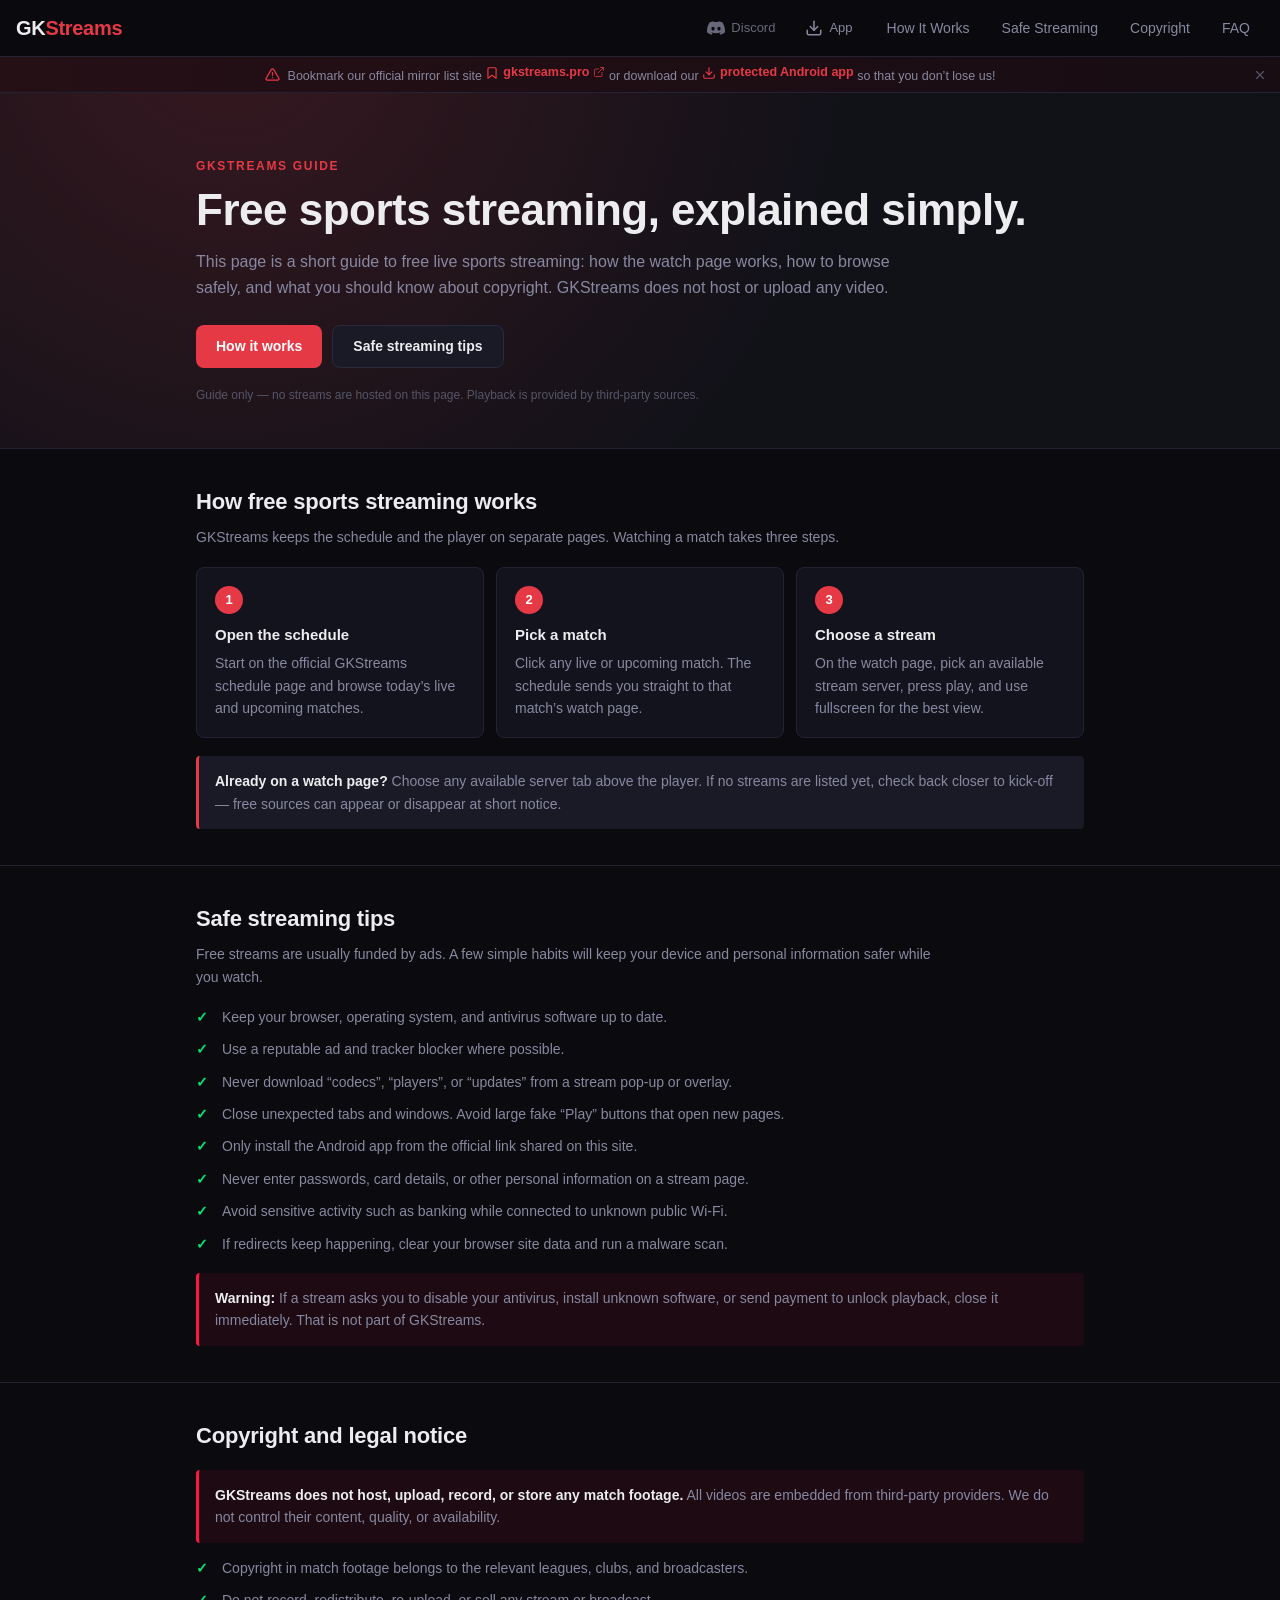
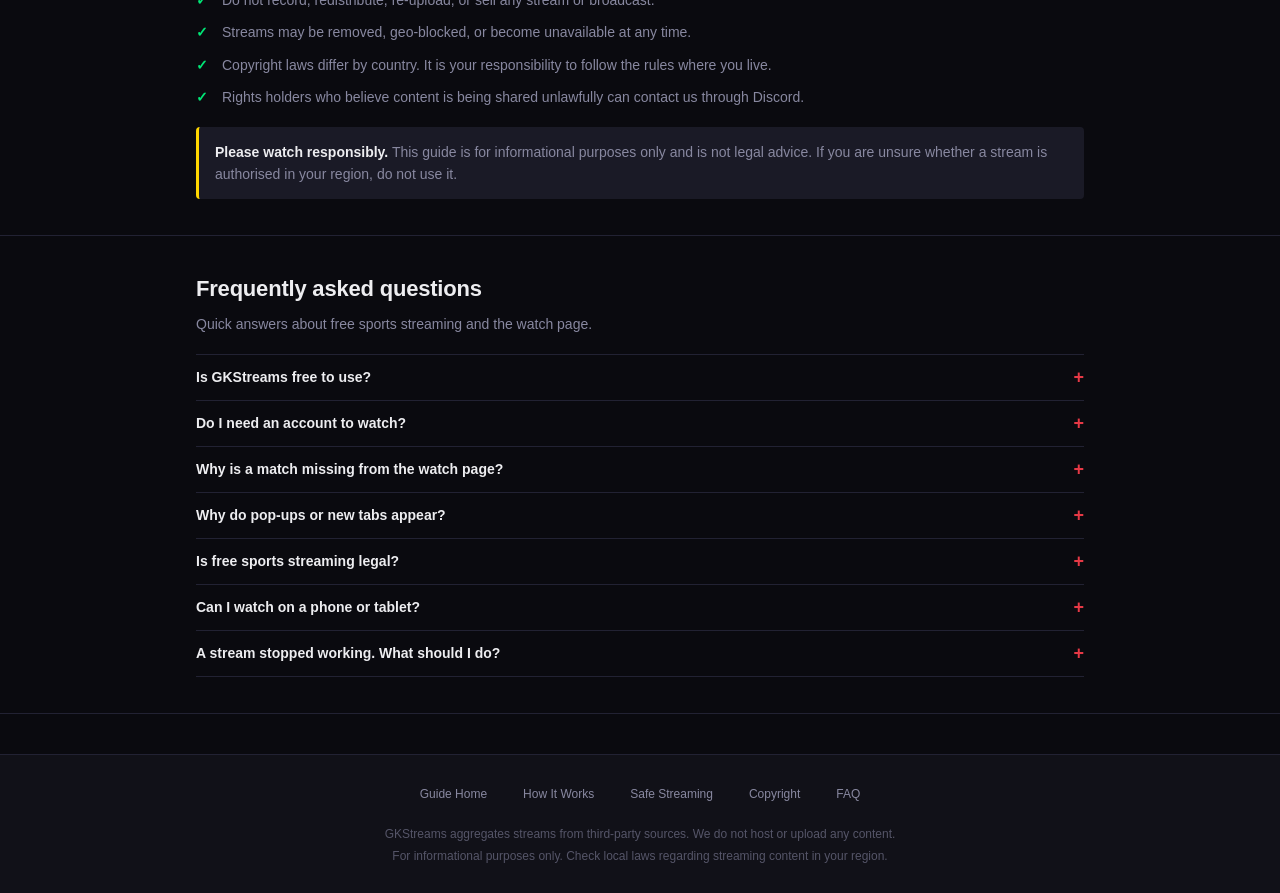
==== index.html @ b65a5d0e "Update index.html" ====
<!DOCTYPE html>
<html lang="en" class="mode-guide">
<head>
  <meta charset="UTF-8">
  <meta name="viewport" content="width=device-width, initial-scale=1.0">
  <meta name="description" content="A simple guide to free sports streaming: how the watch page works, safe streaming tips, and copyright information. GKStreams does not host or upload any content.">
  <meta name="theme-color" content="#0a0a0f">
  <meta name="robots" content="noindex, follow">
  <title>GKStreams Guide — Free Sports Streaming, Safety &amp; Copyright</title>

  <link rel="icon" href="img/favicon/favicon.ico" sizes="48x48">
  <link rel="icon" type="image/svg+xml" href="img/favicon/favicon.svg">
  <link rel="icon" type="image/png" sizes="96x96" href="img/favicon/favicon-96x96.png">
  <link rel="apple-touch-icon" href="img/favicon/apple-touch-icon.png">
  <link rel="manifest" href="img/favicon/site.webmanifest">
  <meta property="og:type" content="website">
  <meta property="og:title" content="GKStreams Guide — Free Sports Streaming, Safety &amp; Copyright">
  <meta property="og:description" content="How free sports streaming works, how to watch safely, and what you should know about copyright. GKStreams does not host or upload any content.">
  <meta property="og:image" content="img/favicon/web-app-manifest-512x512.png">
  <meta name="twitter:card" content="summary_large_image">
  <meta name="twitter:title" content="GKStreams Guide — Free Sports Streaming, Safety &amp; Copyright">
  <meta name="twitter:description" content="How free sports streaming works, how to watch safely, and what you should know about copyright. GKStreams does not host or upload any content.">
  <meta name="twitter:image" content="img/favicon/web-app-manifest-512x512.png">
  <link rel="preconnect" href="https://api.reedstreams.link" crossorigin>
  <link rel="dns-prefetch" href="https://embed.st">
  <link rel="preload" href="data/leagues.json" as="fetch" crossorigin>
  <link rel="stylesheet" href="css/style.css?v=32">
  <script>
    (function () {
      var hash = window.location.hash || '';
      if (hash.indexOf('#/match/') === 0) {
        document.documentElement.className =
          document.documentElement.className.replace(/\bmode-guide\b/, 'mode-watch');
      }
    })();
  </script>
</head>
<body>
  <header class="header" id="header">
    <div class="header-inner">
      <a href="#/" class="logo logo-guide" aria-label="GKStreams guide home">
        <span class="logo-text">GK<span class="logo-accent">Streams</span></span>
      </a>
      <a href="https://gkstreams.shop/" class="logo logo-watch" aria-label="GKStreams home">
        <span class="logo-text">GK<span class="logo-accent">Streams</span></span>
      </a>
      <a class="header-action discord-link" id="discord-join-link" href="#" aria-label="Discord" title="Join our Discord">
        <svg class="header-action-icon" viewBox="0 0 24 24" width="18" height="18" fill="currentColor" aria-hidden="true">
          <path d="M20.317 4.37a19.79 19.79 0 0 0-4.885-1.515.074.074 0 0 0-.079.037c-.21.375-.444.864-.608 1.25a18.27 18.27 0 0 0-5.487 0 12.64 12.64 0 0 0-.617-1.25.077.077 0 0 0-.079-.037A19.736 19.736 0 0 0 3.677 4.37a.07.07 0 0 0-.032.027C.533 9.046-.32 13.58.099 18.057a.082.082 0 0 0 .031.057 19.9 19.9 0 0 0 5.993 3.03.078.078 0 0 0 .084-.028c.462-.63.874-1.295 1.226-1.994a.076.076 0 0 0-.041-.106 13.107 13.107 0 0 1-1.872-.892.077.077 0 0 1-.008-.128 10.2 10.2 0 0 0 .372-.292.074.074 0 0 1 .077-.01c3.928 1.793 8.18 1.793 12.062 0a.074.074 0 0 1 .078.01c.12.098.246.198.373.292a.077.077 0 0 1-.006.127 12.299 12.299 0 0 1-1.873.892.077.077 0 0 0-.041.107c.36.698.772 1.362 1.225 1.993a.076.076 0 0 0 .084.028 19.839 19.839 0 0 0 6.002-3.03.077.077 0 0 0 .032-.054c.5-5.177-.838-9.674-3.549-13.66a.061.061 0 0 0-.031-.03zM8.02 15.33c-1.182 0-2.157-1.085-2.157-2.419 0-1.333.956-2.419 2.157-2.419 1.21 0 2.176 1.096 2.157 2.42 0 1.333-.956 2.418-2.157 2.418zm7.975 0c-1.183 0-2.157-1.085-2.157-2.419 0-1.333.955-2.419 2.157-2.419 1.21 0 2.176 1.096 2.157 2.42 0 1.333-.946 2.418-2.157 2.418z"/>
        </svg>
        <span class="header-action-label">Discord</span>
      </a>
      <a class="header-action app-link" href="https://github.com/arkhan66648/VVSTreamsdownload/releases/download/v3.2/VVStreams-3.2.apk" rel="noopener noreferrer nofollow" aria-label="Download the app" title="Download the app">
        <svg class="header-action-icon" viewBox="0 0 24 24" width="18" height="18" fill="none" stroke="currentColor" stroke-width="2" stroke-linecap="round" stroke-linejoin="round" aria-hidden="true">
          <path d="M21 15v4a2 2 0 0 1-2 2H5a2 2 0 0 1-2-2v-4"></path>
          <polyline points="7 10 12 15 17 10"></polyline>
          <line x1="12" y1="15" x2="12" y2="3"></line>
        </svg>
        <span class="header-action-label">App</span>
      </a>
      <nav class="nav nav-guide" id="guide-nav" aria-label="Guide sections">
        <a class="nav-link guide-nav-link" href="#/guide/how-it-works">How It Works</a>
        <a class="nav-link guide-nav-link" href="#/guide/safety">Safe Streaming</a>
        <a class="nav-link guide-nav-link" href="#/guide/copyright">Copyright</a>
        <a class="nav-link guide-nav-link" href="#/guide/faq">FAQ</a>
      </nav>
      <nav class="nav nav-watch" id="nav">
        <div class="league-nav-links" id="league-nav-links"></div>
        <div class="nav-dropdown" id="sports-dropdown">
          <button class="nav-link nav-dropdown-toggle" id="sports-toggle">
            Sports <span class="dropdown-arrow">&#9662;</span>
          </button>
          <div class="dropdown-menu" id="sports-menu"></div>
        </div>
      </nav>
      <button class="mobile-menu-btn" id="mobile-menu-btn" aria-label="Menu">
        <span></span><span></span><span></span>
      </button>
    </div>
    <div class="mobile-nav" id="mobile-nav">
      <div class="mobile-nav-section mobile-guide-links">
        <a class="mobile-nav-link" href="#/">Guide Home</a>
        <a class="mobile-nav-link" href="#/guide/how-it-works">How It Works</a>
        <a class="mobile-nav-link" href="#/guide/safety">Safe Streaming</a>
        <a class="mobile-nav-link" href="#/guide/copyright">Copyright</a>
        <a class="mobile-nav-link" href="#/guide/faq">FAQ</a>
      </div>
      <div class="mobile-nav-section mobile-watch-links" id="mobile-sports-list"></div>
    </div>
  </header>

  <div class="important-notice" id="important-notice" hidden>
    <div class="important-notice-inner">
      <svg class="notice-lead-icon" viewBox="0 0 24 24" width="15" height="15" fill="none" stroke="currentColor" stroke-width="2" stroke-linecap="round" stroke-linejoin="round" aria-hidden="true">
        <path d="M10.29 3.86L1.82 18a2 2 0 0 0 1.71 3h16.94a2 2 0 0 0 1.71-3L13.71 3.86a2 2 0 0 0-3.42 0z"></path>
        <line x1="12" y1="9" x2="12" y2="13"></line>
        <line x1="12" y1="17" x2="12.01" y2="17"></line>
      </svg>
      <p class="notice-text">
        Bookmark our official mirror list site
        <a href="https://gkstreams.pro" target="_blank" rel="noopener noreferrer">
          <svg viewBox="0 0 24 24" width="14" height="14" fill="none" stroke="currentColor" stroke-width="2" stroke-linecap="round" stroke-linejoin="round" aria-hidden="true">
            <path d="M19 21l-7-5-7 5V5a2 2 0 0 1 2-2h10a2 2 0 0 1 2 2z"></path>
          </svg>
          gkstreams.pro
          <svg class="notice-external-icon" viewBox="0 0 24 24" width="12" height="12" fill="none" stroke="currentColor" stroke-width="2" stroke-linecap="round" stroke-linejoin="round" aria-hidden="true">
            <path d="M18 13v6a2 2 0 0 1-2 2H5a2 2 0 0 1-2-2V8a2 2 0 0 1 2-2h6"></path>
            <polyline points="15 3 21 3 21 9"></polyline>
            <line x1="10" y1="14" x2="21" y2="3"></line>
          </svg>
        </a>
        or download our
        <a href="https://github.com/arkhan66648/VVSTreamsdownload/releases/download/v3.2/VVStreams-3.2.apk" rel="noopener noreferrer nofollow">
          <svg viewBox="0 0 24 24" width="14" height="14" fill="none" stroke="currentColor" stroke-width="2" stroke-linecap="round" stroke-linejoin="round" aria-hidden="true">
            <path d="M21 15v4a2 2 0 0 1-2 2H5a2 2 0 0 1-2-2v-4"></path>
            <polyline points="7 10 12 15 17 10"></polyline>
            <line x1="12" y1="15" x2="12" y2="3"></line>
          </svg>
          protected Android app
        </a>
        so that you don’t lose us!
      </p>
      <button type="button" class="notice-close" id="important-notice-close" aria-label="Dismiss notice">
        <svg viewBox="0 0 24 24" width="14" height="14" fill="none" stroke="currentColor" stroke-width="2" stroke-linecap="round" stroke-linejoin="round" aria-hidden="true">
          <line x1="18" y1="6" x2="6" y2="18"></line>
          <line x1="6" y1="6" x2="18" y2="18"></line>
        </svg>
      </button>
    </div>
  </div>

  <main class="main guide-main" id="guide-main">
    <section class="guide-hero">
      <div class="container guide-wrap">
        <p class="guide-eyebrow">GKStreams Guide</p>
        <h1 class="guide-title">Free sports streaming, explained simply.</h1>
        <p class="guide-lede">
          This page is a short guide to free live sports streaming: how the watch page works,
          how to browse safely, and what you should know about copyright. GKStreams does not
          host or upload any video.
        </p>
        <div class="guide-actions">
          <a class="guide-btn" href="#/guide/how-it-works">How it works</a>
          <a class="guide-btn secondary" href="#/guide/safety">Safe streaming tips</a>
        </div>
        <p class="guide-note">
          Guide only — no streams are hosted on this page. Playback is provided by third-party sources.
        </p>
      </div>
    </section>

    <section class="guide-section" id="how-it-works">
      <div class="container guide-wrap">
        <h2 class="guide-heading">How free sports streaming works</h2>
        <p class="guide-sub">
          GKStreams keeps the schedule and the player on separate pages. Watching a match takes three steps.
        </p>
        <div class="guide-grid three">
          <article class="guide-card">
            <span class="guide-step">1</span>
            <h3>Open the schedule</h3>
            <p>Start on the official GKStreams schedule page and browse today’s live and upcoming matches.</p>
          </article>
          <article class="guide-card">
            <span class="guide-step">2</span>
            <h3>Pick a match</h3>
            <p>Click any live or upcoming match. The schedule sends you straight to that match’s watch page.</p>
          </article>
          <article class="guide-card">
            <span class="guide-step">3</span>
            <h3>Choose a stream</h3>
            <p>On the watch page, pick an available stream server, press play, and use fullscreen for the best view.</p>
          </article>
        </div>
        <div class="guide-callout">
          <strong>Already on a watch page?</strong>
          Choose any available server tab above the player. If no streams are listed yet, check back
          closer to kick-off — free sources can appear or disappear at short notice.
        </div>
      </div>
    </section>

    <section class="guide-section" id="safety">
      <div class="container guide-wrap">
        <h2 class="guide-heading">Safe streaming tips</h2>
        <p class="guide-sub">
          Free streams are usually funded by ads. A few simple habits will keep your device and
          personal information safer while you watch.
        </p>
        <ul class="guide-list">
          <li>Keep your browser, operating system, and antivirus software up to date.</li>
          <li>Use a reputable ad and tracker blocker where possible.</li>
          <li>Never download “codecs”, “players”, or “updates” from a stream pop-up or overlay.</li>
          <li>Close unexpected tabs and windows. Avoid large fake “Play” buttons that open new pages.</li>
          <li>Only install the Android app from the official link shared on this site.</li>
          <li>Never enter passwords, card details, or other personal information on a stream page.</li>
          <li>Avoid sensitive activity such as banking while connected to unknown public Wi-Fi.</li>
          <li>If redirects keep happening, clear your browser site data and run a malware scan.</li>
        </ul>
        <div class="guide-callout danger">
          <strong>Warning:</strong> If a stream asks you to disable your antivirus, install unknown software,
          or send payment to unlock playback, close it immediately. That is not part of GKStreams.
        </div>
      </div>
    </section>

    <section class="guide-section" id="copyright">
      <div class="container guide-wrap">
        <h2 class="guide-heading">Copyright and legal notice</h2>
        <div class="guide-callout danger">
          <strong>GKStreams does not host, upload, record, or store any match footage.</strong>
          All videos are embedded from third-party providers. We do not control their content,
          quality, or availability.
        </div>
        <ul class="guide-list">
          <li>Copyright in match footage belongs to the relevant leagues, clubs, and broadcasters.</li>
          <li>Do not record, redistribute, re-upload, or sell any stream or broadcast.</li>
          <li>Streams may be removed, geo-blocked, or become unavailable at any time.</li>
          <li>Copyright laws differ by country. It is your responsibility to follow the rules where you live.</li>
          <li>Rights holders who believe content is being shared unlawfully can contact us through Discord.</li>
        </ul>
        <div class="guide-callout warn">
          <strong>Please watch responsibly.</strong> This guide is for informational purposes only and is
          not legal advice. If you are unsure whether a stream is authorised in your region, do not use it.
        </div>
      </div>
    </section>

    <section class="guide-section" id="faq">
      <div class="container guide-wrap">
        <h2 class="guide-heading">Frequently asked questions</h2>
        <p class="guide-sub">Quick answers about free sports streaming and the watch page.</p>
        <div class="guide-faq">
          <details>
            <summary>Is GKStreams free to use?</summary>
            <p>Yes. The guide and watch pages are free to browse. Free streams are usually supported by advertising.</p>
          </details>
          <details>
            <summary>Do I need an account to watch?</summary>
            <p>No account is required. Open the schedule, select a match, and use the stream tabs on the watch page.</p>
          </details>
          <details>
            <summary>Why is a match missing from the watch page?</summary>
            <p>The watch page only exists for individual matches. If you opened it directly, go back to the official schedule page and select an active match there.</p>
          </details>
          <details>
            <summary>Why do pop-ups or new tabs appear?</summary>
            <p>Free third-party embeds often use ads. Close unexpected tabs, avoid fake play buttons, and follow the safety tips above.</p>
          </details>
          <details>
            <summary>Is free sports streaming legal?</summary>
            <p>GKStreams does not host or upload any video. Copyright and streaming rules vary by country, so check your local laws before watching.</p>
          </details>
          <details>
            <summary>Can I watch on a phone or tablet?</summary>
            <p>Yes. Use a modern mobile browser, rotate to landscape for fullscreen, and be mindful of mobile data usage.</p>
          </details>
          <details>
            <summary>A stream stopped working. What should I do?</summary>
            <p>Switch to another stream server tab and refresh the page. Free sources can go offline without notice.</p>
          </details>
        </div>
      </div>
    </section>
  </main>

  <main class="main" id="app" hidden></main>

  <footer class="footer">
    <div class="footer-inner">
      <div class="footer-sports footer-guide-links">
        <a href="#/" class="footer-sport-link">Guide Home</a>
        <a href="#/guide/how-it-works" class="footer-sport-link">How It Works</a>
        <a href="#/guide/safety" class="footer-sport-link">Safe Streaming</a>
        <a href="#/guide/copyright" class="footer-sport-link">Copyright</a>
        <a href="#/guide/faq" class="footer-sport-link">FAQ</a>
      </div>
      <div class="footer-sports footer-watch-links">
        <a href="https://gkstreams.shop/#/league/nfl" class="footer-sport-link">NFL</a>
        <a href="https://gkstreams.shop/#/league/nba" class="footer-sport-link">NBA</a>
        <a href="https://gkstreams.shop/#/league/mlb" class="footer-sport-link">MLB</a>
        <a href="https://gkstreams.shop/#/league/nhl" class="footer-sport-link">NHL</a>
        <a href="https://gkstreams.shop/#/league/ufc" class="footer-sport-link">UFC</a>
        <a href="https://gkstreams.shop/#/league/mls" class="footer-sport-link">MLS</a>
        <a href="https://gkstreams.shop/#/league/epl" class="footer-sport-link">EPL</a>
        <a href="https://gkstreams.shop/#/league/ncaaf" class="footer-sport-link">NCAAF</a>
        <a href="https://gkstreams.shop/#/league/f1" class="footer-sport-link">F1</a>
      </div>
      <p class="footer-text">GKStreams aggregates streams from third-party sources. We do not host or upload any content.</p>
      <p class="footer-text">For informational purposes only. Check local laws regarding streaming content in your region.</p>
    </div>
  </footer>

  <script defer src="js/config.js?v=32"></script>
  <script defer src="js/utils.js?v=32"></script>
  <script defer src="js/api.js?v=32"></script>
  <script defer src="js/leagues.js?v=32"></script>
  <script defer src="js/match.js?v=32"></script>
  <script defer src="js/app.js?v=32"></script>

  <!-- Histats.com  START  (aync)-->
  <script type="text/javascript">var _Hasync= _Hasync|| [];
  _Hasync.push(['Histats.start', '1,5054001,4,0,0,0,00010000']);
  _Hasync.push(['Histats.fasi', '1']);
  _Hasync.push(['Histats.track_hits', '']);
  (function() {
  var hs = document.createElement('script'); hs.type = 'text/javascript'; hs.async = true;
  hs.src = ('//s10.histats.com/js15_as.js');
  (document.getElementsByTagName('head')[0] || document.getElementsByTagName('body')[0]).appendChild(hs);
  })();</script>
  <noscript><a href="https://gkstreams1.click/" target="_blank"><img  src="//sstatic1.histats.com/0.gif?5054001&101" alt="website hit counter" border="0"></a></noscript>
  <!-- Histats.com  END  -->


<script data-cfasync="false" src="https://capitalhospitals.org/1/b79e8153479619fea03a9574b36d5977"></script>

  
</body>
</html>
---- css/style.css ----
*,
*::before,
*::after {
  box-sizing: border-box;
  margin: 0;
  padding: 0;
}

:root {
  --bg-primary: #0a0a0f;
  --bg-secondary: #111118;
  --bg-tertiary: #1a1a26;
  --bg-match-row: #13131d;
  --bg-match-row-hover: #1c1c2c;
  --bg-league-header: #0e0e16;
  --accent: #e63946;
  --accent-hover: #ff4d5a;
  --accent-glow: rgba(230, 57, 70, 0.15);
  --text-primary: #ededf0;
  --text-secondary: #8888a0;
  --text-muted: #555568;
  --border: #222233;
  --border-light: #2a2a3d;
  --live-green: #00e676;
  --live-red: #ff1744;
  --live-bg: rgba(255, 23, 68, 0.08);
  --hd-badge: #2979ff;
  --popular-badge: #ffd600;
  --chip-bg: #1a1a2a;
  --chip-active-bg: var(--accent);
  --chip-text: #aaaabb;
  --chip-active-text: #fff;
  --header-height: 56px;
  --max-width: 1280px;
  --radius-sm: 4px;
  --radius-md: 8px;
  --radius-lg: 12px;
}

html {
  -webkit-text-size-adjust: 100%;
  scroll-behavior: smooth;
}

body {
  font-family: -apple-system, BlinkMacSystemFont, 'Segoe UI', Roboto, 'Helvetica Neue', Arial, sans-serif;
  background: var(--bg-primary);
  color: var(--text-primary);
  line-height: 1.5;
  min-height: 100vh;
  overflow-x: hidden;
  -webkit-font-smoothing: antialiased;
  -moz-osx-font-smoothing: grayscale;
}

a {
  color: inherit;
  text-decoration: none;
}

button {
  font: inherit;
  color: inherit;
  background: none;
  border: none;
  cursor: pointer;
}

ul, ol {
  list-style: none;
}

img {
  max-width: 100%;
  display: block;
}

/* HEADER */
.header {
  position: sticky;
  top: 0;
  z-index: 100;
  background: rgba(10, 10, 15, 0.92);
  backdrop-filter: blur(12px);
  -webkit-backdrop-filter: blur(12px);
  border-bottom: 1px solid var(--border);
}

.header-inner {
  max-width: var(--max-width);
  margin: 0 auto;
  padding: 0 16px;
  height: var(--header-height);
  display: flex;
  align-items: center;
  justify-content: flex-start;
  gap: 10px;
  overflow: visible;
}

.header-inner .logo {
  margin-right: auto;
  min-width: 0;
}

.logo {
  display: flex;
  align-items: center;
  gap: 8px;
  font-size: 20px;
  font-weight: 700;
  letter-spacing: -0.3px;
}

.logo-icon {
  color: var(--accent);
  font-size: 14px;
}

.logo-text {
  color: var(--text-primary);
}

.logo-accent {
  color: var(--accent);
}

.nav {
  display: flex;
  align-items: center;
  gap: 4px;
  min-width: 0;
  flex-shrink: 1;
}

.nav-link {
  padding: 8px 14px;
  border-radius: var(--radius-md);
  font-size: 14px;
  font-weight: 500;
  color: var(--text-secondary);
  transition: all 0.15s ease;
}

.nav-link:hover,
.nav-link.active {
  color: var(--text-primary);
  background: var(--bg-tertiary);
}

.league-nav-links {
  display: flex;
  align-items: center;
  gap: 2px;
  margin-left: 4px;
  flex-shrink: 0;
  flex-wrap: nowrap;
  overflow: visible;
}

.league-nav-link {
  padding: 6px 10px;
  border-radius: var(--radius-sm);
  font-size: 13px;
  font-weight: 500;
  color: var(--text-secondary);
  text-decoration: none;
  transition: all 0.12s ease;
  white-space: nowrap;
}

.league-nav-link:hover {
  color: var(--accent);
  background: var(--bg-tertiary);
}

.nav-dropdown {
  position: relative;
}

.dropdown-arrow {
  font-size: 10px;
  margin-left: 2px;
  display: inline-block;
  transition: transform 0.2s ease;
}

.nav-dropdown.open .dropdown-arrow {
  transform: rotate(180deg);
}

.dropdown-menu {
  display: none;
  position: absolute;
  top: calc(100% + 4px);
  left: 0;
  min-width: 220px;
  background: var(--bg-secondary);
  border: 1px solid var(--border);
  border-radius: var(--radius-md);
  padding: 6px;
  box-shadow: 0 12px 32px rgba(0, 0, 0, 0.5);
  z-index: 200;
  max-height: 70vh;
  overflow-y: auto;
}

.nav-dropdown.open .dropdown-menu {
  display: block;
}

.dropdown-item {
  display: flex;
  align-items: center;
  gap: 8px;
  width: 100%;
  padding: 8px 12px;
  text-align: left;
  font-size: 13px;
  color: var(--text-secondary);
  border-radius: var(--radius-sm);
  transition: all 0.12s ease;
}

.dropdown-item:hover {
  background: var(--bg-tertiary);
  color: var(--text-primary);
}

.mobile-menu-btn {
  display: none;
  flex-direction: column;
  gap: 5px;
  padding: 8px;
}

.mobile-menu-btn span {
  display: block;
  width: 20px;
  height: 2px;
  background: var(--text-secondary);
  border-radius: 2px;
  transition: all 0.2s ease;
}

.mobile-menu-btn.open span:nth-child(1) {
  transform: rotate(45deg) translate(5px, 5px);
}

.mobile-menu-btn.open span:nth-child(2) {
  opacity: 0;
}

.mobile-menu-btn.open span:nth-child(3) {
  transform: rotate(-45deg) translate(5px, -5px);
}

.mobile-nav {
  display: none;
  flex-direction: column;
  padding: 8px 16px 16px;
  border-top: 1px solid var(--border);
}

.mobile-nav.open {
  display: flex;
  max-height: calc(100vh - var(--header-height));
  overflow-y: auto;
  -webkit-overflow-scrolling: touch;
}

.mobile-nav-link {
  padding: 10px 0;
  font-size: 15px;
  color: var(--text-secondary);
  border-bottom: 1px solid var(--border);
}

.mobile-nav-link:hover {
  color: var(--text-primary);
}

.mobile-nav-section {
  display: flex;
  flex-direction: column;
}

.mobile-nav-link-league {
  display: flex;
  align-items: center;
  gap: 8px;
  padding: 8px 0 8px 12px;
  font-size: 14px;
  color: var(--text-muted);
}

.mobile-nav-link-league:hover {
  color: var(--text-secondary);
}

.mobile-nav-divider {
  height: 1px;
  background: var(--border);
  margin: 10px 0;
}

/* HEADER ACTIONS + SEARCH */
.header-action {
  display: inline-flex;
  align-items: center;
  gap: 6px;
  padding: 6px 10px;
  border-radius: var(--radius-md);
  font-size: 13px;
  font-weight: 500;
  color: var(--text-secondary);
  white-space: nowrap;
  flex-shrink: 0;
  transition: all 0.15s ease;
}

.header-action:hover {
  color: var(--text-primary);
  background: var(--bg-tertiary);
}

.discord-link {
  cursor: default;
  opacity: 0.75;
  pointer-events: none;
}

.discord-link.discord-ready {
  cursor: pointer;
  opacity: 1;
  pointer-events: auto;
}

.discord-link:hover {
  color: #5865f2;
}

.app-link:hover {
  color: var(--accent);
}

.header-action-icon {
  display: block;
  flex-shrink: 0;
}

.header-search {
  position: relative;
  flex-shrink: 1;
  min-width: 0;
  max-width: 240px;
}

.search-input {
  width: 100%;
  height: 34px;
  padding: 0 28px 0 12px;
  font-size: 13px;
  font-family: inherit;
  color: var(--text-primary);
  background: var(--bg-tertiary);
  border: 1px solid var(--border);
  border-radius: 17px;
  outline: none;
  transition: border-color 0.15s ease, background 0.15s ease;
  -webkit-appearance: none;
  appearance: none;
}

.search-input::placeholder {
  color: var(--text-muted);
}

.search-input:focus {
  border-color: var(--accent);
  background: var(--bg-secondary);
}

.search-input::-webkit-search-cancel-button,
.search-input::-webkit-search-decoration {
  -webkit-appearance: none;
  appearance: none;
  display: none;
}

.search-clear {
  position: absolute;
  top: 50%;
  right: 6px;
  transform: translateY(-50%);
  width: 20px;
  height: 20px;
  padding: 0;
  display: flex;
  align-items: center;
  justify-content: center;
  font-size: 15px;
  line-height: 1;
  color: var(--text-secondary);
  background: var(--bg-secondary);
  border: 1px solid var(--border-light);
  border-radius: 50%;
  cursor: pointer;
  z-index: 1;
  transition: color 0.12s ease, background 0.12s ease, border-color 0.12s ease;
}

.search-clear:hover {
  color: #fff;
  background: var(--accent);
  border-color: var(--accent);
}

.search-clear[hidden] {
  display: none;
}

.search-results {
  position: absolute;
  top: calc(100% + 8px);
  right: 0;
  width: min(360px, calc(100vw - 32px));
  max-height: min(420px, calc(100vh - var(--header-height) - 24px));
  overflow-y: auto;
  background: var(--bg-secondary);
  border: 1px solid var(--border);
  border-radius: var(--radius-md);
  padding: 6px;
  box-shadow: 0 12px 32px rgba(0, 0, 0, 0.5);
  z-index: 250;
  -webkit-overflow-scrolling: touch;
}

.search-results[hidden] {
  display: none;
}

.search-group-title {
  padding: 8px 10px 4px;
  font-size: 10px;
  font-weight: 700;
  letter-spacing: 0.6px;
  text-transform: uppercase;
  color: var(--text-muted);
}

.search-msg {
  padding: 14px 12px;
  font-size: 13px;
  color: var(--text-secondary);
  text-align: center;
}

.search-msg strong {
  color: var(--text-primary);
}

.search-item {
  display: flex;
  align-items: center;
  gap: 10px;
  padding: 8px 10px;
  border-radius: var(--radius-sm);
  cursor: pointer;
  transition: background 0.1s ease;
}

.search-item:hover,
.search-item.active {
  background: var(--bg-tertiary);
}

.search-item-icon {
  flex-shrink: 0;
  width: 24px;
  height: 24px;
  display: flex;
  align-items: center;
  justify-content: center;
}

.search-item-icon .league-img {
  width: 24px;
  height: 24px;
  object-fit: contain;
}

.search-item-icon .sport-img {
  width: 22px;
  height: 22px;
  object-fit: contain;
}

.search-item-icon .league-emoji-fallback {
  font-size: 16px;
}

.search-item-body {
  min-width: 0;
  flex: 1;
}

.search-item-title {
  font-size: 13px;
  font-weight: 500;
  color: var(--text-primary);
  white-space: nowrap;
  overflow: hidden;
  text-overflow: ellipsis;
}

.search-item-title strong {
  color: var(--accent);
  font-weight: 700;
}

.search-item-meta {
  display: flex;
  align-items: center;
  gap: 6px;
  font-size: 11px;
  color: var(--text-muted);
  white-space: nowrap;
  overflow: hidden;
  text-overflow: ellipsis;
}

.search-item-badge {
  font-weight: 600;
  flex-shrink: 0;
}

.search-item-badge.live-badge {
  color: var(--live-red);
}

.search-item-badge.live-247-badge {
  color: var(--live-green);
}

.search-item-badge.starting-soon-badge {
  color: var(--popular-badge);
}

.search-item-badge.time-badge {
  color: var(--text-secondary);
}

.search-item-date {
  font-size: 10px;
  color: var(--text-muted);
  font-weight: 400;
  flex-shrink: 0;
}

/* IMPORTANT NOTICE */
.important-notice {
  background: linear-gradient(90deg, rgba(230, 57, 70, 0.12), rgba(230, 57, 70, 0.06));
  border-bottom: 1px solid var(--border);
  font-size: 12.5px;
  color: var(--text-secondary);
  line-height: 1.4;
}

.important-notice[hidden] {
  display: none;
}

.important-notice-inner {
  max-width: var(--max-width);
  margin: 0 auto;
  padding: 7px 36px 7px 16px;
  display: flex;
  align-items: center;
  justify-content: center;
  gap: 8px;
  position: relative;
  text-align: center;
}

.notice-lead-icon {
  flex-shrink: 0;
  color: var(--accent);
}

.notice-text {
  margin: 0;
}

.important-notice a {
  color: var(--accent);
  font-weight: 600;
  display: inline-flex;
  align-items: center;
  gap: 4px;
  white-space: nowrap;
}

.important-notice a:hover {
  text-decoration: underline;
}

.notice-external-icon {
  flex-shrink: 0;
  opacity: 0.75;
  transform: translateY(-1px);
}

.important-notice a:hover .notice-external-icon {
  opacity: 1;
}

.notice-close {
  position: absolute;
  right: 8px;
  top: 50%;
  transform: translateY(-50%);
  width: 24px;
  height: 24px;
  display: flex;
  align-items: center;
  justify-content: center;
  border-radius: var(--radius-sm);
  color: var(--text-muted);
  flex-shrink: 0;
}

.notice-close:hover {
  color: var(--text-primary);
  background: rgba(255, 255, 255, 0.06);
}

@media (max-width: 640px) {
  .important-notice-inner {
    padding: 8px 32px 8px 12px;
    font-size: 12px;
    gap: 6px;
  }

  .notice-lead-icon {
    display: none;
  }
}

/* MAIN */
.main {
  min-height: calc(100vh - var(--header-height) - 80px);
}

.container {
  max-width: var(--max-width);
  margin: 0 auto;
  padding: 0 16px;
}

/* SECTION */
.section {
  padding: 24px 0;
}

.section-header {
  display: flex;
  align-items: center;
  gap: 10px;
  margin-bottom: 12px;
}

.section-title {
  font-size: 16px;
  font-weight: 700;
  color: var(--text-primary);
  text-transform: uppercase;
  letter-spacing: 0.5px;
}

.section-live-dot {
  width: 8px;
  height: 8px;
  border-radius: 50%;
  background: var(--live-red);
  animation: pulse-live 1.5s ease-in-out infinite;
}

@keyframes pulse-live {
  0%, 100% { opacity: 1; box-shadow: 0 0 0 0 rgba(255, 23, 68, 0.5); }
  50% { opacity: 0.8; box-shadow: 0 0 0 6px rgba(255, 23, 68, 0); }
}

.section-count {
  font-size: 12px;
  color: var(--text-muted);
  background: var(--bg-tertiary);
  padding: 2px 8px;
  border-radius: 10px;
}

/* LEAGUE SHELF */
.league-shelf {
  padding: 12px 0 14px;
  overflow-x: auto;
  -webkit-overflow-scrolling: touch;
  scrollbar-width: none;
  border-bottom: 1px solid var(--border);
}

.league-shelf::-webkit-scrollbar {
  display: none;
}

.league-shelf-inner {
  display: flex;
  flex-wrap: nowrap;
  align-items: center;
  gap: 8px;
  margin: 0 auto;
  padding: 0 16px;
  width: max-content;
  min-width: min(100%, var(--max-width));
}

.chip {
  display: inline-flex;
  align-items: center;
  justify-content: center;
  gap: 8px;
  padding: 7px 14px;
  min-height: 34px;
  border-radius: 999px;
  font-size: 13px;
  font-weight: 500;
  white-space: nowrap;
  background: var(--bg-secondary);
  color: var(--chip-text);
  border: 1px solid var(--border);
  transition: background 0.15s ease, color 0.15s ease, border-color 0.15s ease, box-shadow 0.15s ease;
  cursor: pointer;
}

.chip:hover {
  background: var(--bg-tertiary);
  border-color: var(--border-light);
  color: var(--text-primary);
}

.chip.active {
  background: var(--chip-active-bg);
  color: var(--chip-active-text);
  border-color: var(--accent);
  box-shadow: 0 2px 12px var(--accent-glow);
}

.chip.muted {
  opacity: 0.55;
}

.chip.muted:hover {
  opacity: 0.8;
}

.chip .league-img,
.chip .sport-img {
  display: block;
  width: 18px;
  height: 18px;
  object-fit: contain;
  flex-shrink: 0;
  margin: 0;
  border-radius: 3px;
}

.chip .league-emoji-fallback {
  font-size: 14px;
  line-height: 1;
}

/* LEAGUE GROUP */
.league-group {
  margin-bottom: 8px;
}

.league-group-header {
  display: flex;
  align-items: center;
  gap: 10px;
  padding: 10px 12px;
  background: var(--bg-league-header);
  border-radius: var(--radius-md);
  margin-bottom: 4px;
  font-size: 12px;
  font-weight: 600;
  text-transform: uppercase;
  letter-spacing: 0.4px;
  color: var(--text-secondary);
  border-left: 3px solid var(--border);
  transition: background 0.12s ease;
}

.league-group-header:hover {
  background: var(--bg-tertiary);
}

.league-group-header .league-icon {
  font-size: 14px;
  display: flex;
  align-items: center;
}

.league-img {
  width: 24px;
  height: 24px;
  border-radius: 4px;
  vertical-align: middle;
  object-fit: contain;
}

.sport-img {
  width: 18px;
  height: 18px;
  border-radius: 4px;
  vertical-align: middle;
  object-fit: contain;
  display: inline-block;
}

.league-emoji-fallback {
  font-size: 14px;
}

.league-group-header .league-name {
  color: var(--text-primary);
}

.league-group-header .league-count {
  margin-left: auto;
  font-size: 11px;
  color: var(--text-muted);
  font-weight: 400;
}

/* MATCH ROW */
.match-row {
  display: grid;
  grid-template-columns: auto 1fr auto 1fr auto;
  align-items: center;
  gap: 0 12px;
  padding: 12px 14px;
  background: var(--bg-match-row);
  border-radius: var(--radius-md);
  margin-bottom: 3px;
  transition: all 0.15s ease;
  cursor: pointer;
  min-height: 52px;
  border: 1px solid transparent;
}

.match-row:hover {
  background: var(--bg-match-row-hover);
  border-color: var(--border-light);
  transform: translateX(2px);
}

.match-row.live {
  background: var(--live-bg);
  border-left: 3px solid var(--live-red);
}

.match-row.live:hover {
  background: rgba(255, 23, 68, 0.14);
}

.match-status {
  font-size: 12px;
  font-weight: 600;
  white-space: nowrap;
  display: flex;
  flex-direction: column;
  align-items: flex-start;
  gap: 2px;
  min-width: 80px;
}

.match-status.live-badge {
  color: var(--live-red);
}

.match-status.live-badge::before {
  content: '';
  width: 6px;
  height: 6px;
  border-radius: 50%;
  background: var(--live-red);
  animation: pulse-live 1.5s ease-in-out infinite;
}

.match-status.time-badge {
  color: var(--text-secondary);
}

.match-status.ft-badge {
  color: var(--text-muted);
}

.match-status.live-247-badge {
  color: var(--live-green);
}

.match-status.live-247-badge::before {
  content: '';
  width: 6px;
  height: 6px;
  border-radius: 50%;
  background: var(--live-green);
  animation: pulse-live 1.5s ease-in-out infinite;
}

.match-row.live-247 .match-status {
  color: var(--live-green);
}

.match-row.live-247 .match-status::before {
  content: '';
  width: 6px;
  height: 6px;
  border-radius: 50%;
  background: var(--live-green);
  animation: pulse-live 1.5s ease-in-out infinite;
}

.match-status.starting-soon-badge {
  color: var(--popular-badge);
  font-variant-numeric: tabular-nums;
  font-weight: 600;
}

.match-status.starting-soon-badge::before {
  content: '';
  width: 6px;
  height: 6px;
  border-radius: 50%;
  background: var(--popular-badge);
}

.match-team {
  font-size: 14px;
  font-weight: 500;
  color: var(--text-primary);
  overflow: hidden;
  text-overflow: ellipsis;
  white-space: nowrap;
}

.match-team.home {
  text-align: right;
}

.match-team.away {
  text-align: left;
}

.match-team.no-teams {
  text-align: center;
  grid-column: 2 / 5;
  white-space: normal;
  font-size: 14px;
}

.match-vs {
  font-size: 11px;
  font-weight: 700;
  color: var(--text-muted);
  text-transform: uppercase;
  letter-spacing: 0.5px;
  flex-shrink: 0;
}

.match-action {
  flex-shrink: 0;
}

.match-date {
  font-size: 10px;
  color: var(--text-muted);
  font-weight: 400;
}

.match-league {
  font-size: 10px;
  color: var(--accent);
  font-weight: 600;
}

.watch-btn {
  display: inline-flex;
  align-items: center;
  gap: 5px;
  padding: 6px 14px;
  background: var(--accent);
  color: #fff;
  font-size: 12px;
  font-weight: 600;
  border-radius: var(--radius-sm);
  transition: all 0.15s ease;
  white-space: nowrap;
}

.watch-btn:hover {
  background: var(--accent-hover);
  box-shadow: 0 2px 12px var(--accent-glow);
}

.watch-btn .play-icon {
  font-size: 10px;
}

.match-meta {
  display: none;
}

.match-badges {
  display: none;
}

/* FOOTER */
.footer {
  border-top: 1px solid var(--border);
  padding: 24px 16px;
  margin-top: 40px;
  background: var(--bg-secondary);
}

.footer-inner {
  max-width: var(--max-width);
  margin: 0 auto;
  text-align: center;
}

.footer-sports {
  display: flex;
  flex-wrap: wrap;
  justify-content: center;
  gap: 12px;
  margin-bottom: 16px;
}

.footer-sport-link {
  font-size: 12px;
  font-weight: 500;
  color: var(--text-secondary);
  padding: 6px 12px;
  border-radius: var(--radius-sm);
  transition: all 0.12s ease;
}

.footer-sport-link:hover {
  background: var(--bg-tertiary);
  color: var(--text-primary);
}

.footer-text {
  font-size: 12px;
  color: var(--text-muted);
  margin-bottom: 4px;
}

/* LOADING */
.loading {
  display: flex;
  align-items: center;
  justify-content: center;
  padding: 48px 16px;
  color: var(--text-muted);
  font-size: 14px;
  gap: 8px;
}

.loading-spinner {
  width: 18px;
  height: 18px;
  border: 2px solid var(--border);
  border-top-color: var(--accent);
  border-radius: 50%;
  animation: spin 0.6s linear infinite;
}

@keyframes spin {
  to { transform: rotate(360deg); }
}

/* SKELETON */
.skeleton {
  background: linear-gradient(90deg, var(--bg-tertiary) 25%, var(--bg-match-row) 50%, var(--bg-tertiary) 75%);
  background-size: 200% 100%;
  animation: shimmer 1.5s ease-in-out infinite;
  border-radius: var(--radius-sm);
}

@keyframes shimmer {
  0% { background-position: 200% 0; }
  100% { background-position: -200% 0; }
}

.skeleton-row {
  height: 48px;
  margin-bottom: 2px;
  border-radius: var(--radius-sm);
}

/* ERROR */
.error {
  text-align: center;
  padding: 48px 16px;
}

.error-text {
  color: var(--text-secondary);
  font-size: 14px;
  margin-bottom: 12px;
}

.retry-btn {
  padding: 8px 20px;
  background: var(--accent);
  color: #fff;
  font-size: 13px;
  font-weight: 600;
  border-radius: var(--radius-sm);
}

.retry-btn:hover {
  background: var(--accent-hover);
}

/* WATCH PAGE */
.watch-header {
  padding: 16px 0;
  border-bottom: 1px solid var(--border);
}

.watch-header-inner {
  display: flex;
  align-items: center;
  gap: 12px;
}

.back-btn {
  display: inline-flex;
  align-items: center;
  gap: 4px;
  padding: 6px 12px;
  font-size: 13px;
  color: var(--text-secondary);
  border-radius: var(--radius-sm);
  transition: all 0.12s ease;
}

.back-btn:hover {
  background: var(--bg-tertiary);
  color: var(--text-primary);
}

.watch-title {
  font-size: 16px;
  font-weight: 600;
}

.player-wrapper {
  max-width: 1000px;
  margin: 16px auto;
  padding: 0 16px;
}

.player-container {
  position: relative;
  padding-bottom: 56.25%;
  height: 0;
  overflow: hidden;
  background: #000;
  border-radius: var(--radius-md);
}

.player-container iframe {
  position: absolute;
  top: 0;
  left: 0;
  width: 100%;
  height: 100%;
  border: none;
}

.stream-selector {
  max-width: 1000px;
  margin: 0 auto;
  padding: 0 16px;
}

.stream-selector-title {
  font-size: 13px;
  font-weight: 600;
  color: var(--text-secondary);
  text-transform: uppercase;
  letter-spacing: 0.3px;
  margin-bottom: 8px;
}

.stream-tabs {
  display: flex;
  gap: 6px;
  overflow-x: auto;
  padding-bottom: 4px;
  -webkit-overflow-scrolling: touch;
  scrollbar-width: none;
}

.stream-tabs::-webkit-scrollbar {
  display: none;
}

.stream-tab {
  display: flex;
  align-items: center;
  gap: 8px;
  padding: 8px 14px;
  background: var(--bg-tertiary);
  border: 1px solid var(--border);
  border-radius: var(--radius-md);
  font-size: 13px;
  white-space: nowrap;
  transition: all 0.12s ease;
  cursor: pointer;
  flex-shrink: 0;
}

.stream-tab:hover {
  border-color: var(--text-muted);
}

.stream-tab.active {
  background: var(--accent-glow);
  border-color: var(--accent);
  color: var(--accent);
}

.stream-tab-lang {
  font-weight: 500;
}

.stream-tab-quality {
  font-size: 10px;
  font-weight: 700;
  padding: 1px 5px;
  border-radius: 3px;
  text-transform: uppercase;
}

.stream-tab-quality.hd {
  background: var(--hd-badge);
  color: #fff;
}

.stream-tab-quality.sd {
  background: var(--bg-secondary);
  color: var(--text-muted);
}

.stream-tab-viewers {
  font-size: 11px;
  color: var(--text-muted);
  display: flex;
  align-items: center;
  gap: 3px;
}

.match-info {
  max-width: 1000px;
  margin: 20px auto;
  padding: 0 16px;
}

.match-info-grid {
  display: grid;
  grid-template-columns: repeat(auto-fit, minmax(160px, 1fr));
  gap: 12px;
  padding: 16px;
  background: var(--bg-secondary);
  border-radius: var(--radius-md);
  border: 1px solid var(--border);
}

.info-item {
  display: flex;
  flex-direction: column;
  gap: 2px;
}

.info-label {
  font-size: 11px;
  color: var(--text-muted);
  text-transform: uppercase;
  letter-spacing: 0.3px;
}

.info-value {
  font-size: 14px;
  font-weight: 500;
  color: var(--text-primary);
}

/* CATEGORY PAGE */
.category-header {
  padding: 20px 0;
}

.category-title-row {
  display: flex;
  align-items: center;
  gap: 12px;
  margin-bottom: 12px;
}

.category-title {
  font-size: 22px;
  font-weight: 700;
  display: flex;
  align-items: center;
  gap: 10px;
}

.category-title .league-img,
.category-title .sport-img {
  width: 32px;
  height: 32px;
  border-radius: 6px;
  flex-shrink: 0;
}

.filter-bar {
  overflow-x: auto;
  -webkit-overflow-scrolling: touch;
  scrollbar-width: none;
}

.filter-bar::-webkit-scrollbar {
  display: none;
}

.filter-bar-inner {
  display: flex;
  gap: 6px;
  padding-bottom: 4px;
  width: max-content;
}

/* EMPTY STATE */
.empty-state {
  text-align: center;
  padding: 48px 16px;
  color: var(--text-muted);
}

.empty-state-icon {
  font-size: 36px;
  margin-bottom: 8px;
  opacity: 0.5;
}

.empty-state-text {
  font-size: 14px;
}

/* MORE MATCHES */
.more-matches {
  max-width: 1000px;
  margin: 24px auto;
  padding: 0 16px;
}

.more-matches-title {
  font-size: 14px;
  font-weight: 600;
  color: var(--text-secondary);
  margin-bottom: 8px;
  text-transform: uppercase;
  letter-spacing: 0.3px;
}

/* RESPONSIVE - MOBILE */
@media (max-width: 767px) {
  .nav {
    display: none;
  }

  .mobile-menu-btn {
    display: flex;
  }

  .header-inner {
    gap: 6px;
    padding: 0 10px;
  }

  .header-action {
    padding: 6px;
    gap: 0;
  }

  .header-action-label {
    display: none;
  }

  .header-search {
    max-width: 130px;
    flex: 0 1 130px;
  }

  .search-input {
    height: 32px;
    padding: 0 26px 0 10px;
    font-size: 12px;
    border-radius: 16px;
  }

  .search-clear {
    right: 5px;
    width: 18px;
    height: 18px;
    font-size: 14px;
  }

  .search-results {
    position: fixed;
    top: calc(var(--header-height) + 4px);
    left: 10px;
    right: 10px;
    width: auto;
    max-height: calc(100vh - var(--header-height) - 16px);
  }

  .logo {
    font-size: 16px;
    gap: 6px;
  }

  .logo .logo-text {
    font-size: 16px;
    overflow: hidden;
    text-overflow: ellipsis;
    white-space: nowrap;
  }

  .match-row {
    grid-template-columns: auto 1fr auto;
    grid-template-rows: auto auto;
    gap: 2px 8px;
    padding: 12px 12px;
    min-height: 56px;
  }

  .match-status {
    grid-column: 1;
    grid-row: 1 / 3;
    min-width: auto;
    align-self: center;
  }

  .match-team {
    font-size: 13px;
    grid-column: 2;
    text-align: left !important;
    white-space: nowrap;
    overflow: hidden;
    text-overflow: ellipsis;
  }

  .match-team.home {
    grid-row: 1;
  }

  .match-team.away {
    grid-row: 2;
    color: var(--text-secondary);
    font-size: 12px;
  }

  .match-vs {
    display: none;
  }

  .match-team.no-teams {
    grid-column: 2;
    grid-row: 1 / 3;
    align-self: center;
    text-align: left;
  }

  .match-action {
    grid-column: 3;
    grid-row: 1 / 3;
    align-self: center;
  }

  .watch-btn {
    padding: 8px 14px;
    font-size: 12px;
    min-height: 44px;
  }

  .section-title {
    font-size: 14px;
  }

  .category-title {
    font-size: 18px;
  }

  .watch-title {
    font-size: 14px;
    overflow: hidden;
    text-overflow: ellipsis;
    white-space: nowrap;
  }

  .big-game-card {
    padding: 12px 14px;
  }

  .big-game-team {
    font-size: 14px;
  }

  .big-game-watch-btn {
    padding: 10px 16px;
    min-height: 44px;
  }

  .chip {
    padding: 8px 14px;
    min-height: 40px;
  }
}

/* RESPONSIVE - TABLET+ */
@media (min-width: 768px) {
  .match-team.mobile-hide {
    display: block;
  }
}

/* RESPONSIVE - HEADER MEDIUM WIDTHS */
@media (min-width: 768px) and (max-width: 1100px) {
  .header-search {
    max-width: 170px;
  }

  .header-action {
    padding: 6px 8px;
  }
}

/* SCROLLBAR */
::-webkit-scrollbar {
  width: 6px;
  height: 6px;
}

::-webkit-scrollbar-track {
  background: transparent;
}

::-webkit-scrollbar-thumb {
  background: var(--border);
  border-radius: 3px;
}

::-webkit-scrollbar-thumb:hover {
  background: var(--text-muted);
}

/* HOME PAGE SECTIONS */
.home-sections {
  padding-top: 8px;
}

/* BIG GAMES SECTION */
.big-games-section {
  padding: 16px 0;
}

.big-games-grid {
  display: grid;
  grid-template-columns: repeat(auto-fill, minmax(280px, 1fr));
  gap: 12px;
}

.big-game-card {
  background: var(--bg-match-row);
  border-radius: var(--radius-md);
  padding: 14px 16px;
  cursor: pointer;
  transition: all 0.15s ease;
  display: flex;
  flex-direction: column;
  gap: 8px;
  border: 1px solid var(--border);
}

.big-game-card:hover {
  background: var(--bg-match-row-hover);
  border-color: var(--border-light);
  transform: translateY(-2px);
}

.big-game-card.live {
  background: var(--live-bg);
  border-color: var(--live-red);
}

.big-game-card.live:hover {
  background: rgba(255, 23, 68, 0.14);
}

.big-game-meta {
  display: flex;
  align-items: center;
  justify-content: space-between;
  gap: 8px;
  min-height: 22px;
}

.big-game-league {
  display: flex;
  align-items: center;
  gap: 6px;
  min-width: 0;
}

.big-game-league .league-img {
  width: 20px;
  height: 20px;
}

.big-game-badge {
  flex-shrink: 0;
  display: inline-flex;
  align-items: center;
  gap: 5px;
  font-size: 11px;
  font-weight: 700;
  line-height: 1;
  padding: 5px 8px;
  border-radius: 999px;
  background: rgba(255, 255, 255, 0.06);
  color: var(--text-secondary);
  font-variant-numeric: tabular-nums;
}

.big-game-badge.countdown-badge {
  color: var(--text-primary);
}

.big-game-badge.starting-soon-badge {
  color: var(--popular-badge);
  background: rgba(255, 170, 0, 0.12);
}

.big-game-badge.live-badge {
  color: var(--live-red);
  background: rgba(255, 23, 68, 0.14);
}

.big-game-badge.live-badge::before,
.big-game-badge.live-247-badge::before {
  content: '';
  width: 6px;
  height: 6px;
  border-radius: 50%;
  background: currentColor;
  animation: pulse-live 1.5s ease-in-out infinite;
}

.big-game-badge.live-247-badge {
  color: var(--live-green);
  background: rgba(0, 229, 144, 0.1);
}

.big-game-badge.time-badge {
  color: var(--text-secondary);
}

.big-game-teams {
  display: flex;
  flex-direction: column;
  gap: 2px;
}

.big-game-team {
  font-size: 14px;
  font-weight: 600;
  color: var(--text-primary);
  line-height: 1.25;
}

.big-game-vs {
  font-size: 11px;
  font-weight: 700;
  color: var(--text-muted);
  text-transform: uppercase;
}

.big-game-footer {
  display: flex;
  justify-content: stretch;
  align-items: center;
  margin-top: auto;
}

.big-game-watch-btn {
  display: inline-flex;
  align-items: center;
  justify-content: center;
  gap: 5px;
  width: 100%;
  padding: 8px 16px;
  background: var(--accent);
  color: #fff;
  font-size: 12px;
  font-weight: 600;
  border-radius: var(--radius-sm);
  transition: all 0.15s ease;
}

.big-game-watch-btn:hover {
  background: var(--accent-hover);
  box-shadow: 0 2px 12px var(--accent-glow);
}

.big-game-watch-btn .play-icon {
  font-size: 10px;
}

/* BROWSE LEAGUES GRID */
.browse-leagues-grid {
  display: grid;
  grid-template-columns: repeat(auto-fill, minmax(140px, 1fr));
  gap: 12px;
  padding: 12px 0;
}

.league-tile {
  display: flex;
  flex-direction: column;
  align-items: center;
  gap: 10px;
  padding: 20px 12px;
  background: var(--bg-secondary);
  border: 1px solid var(--border);
  border-radius: var(--radius-md);
  text-decoration: none;
  color: var(--text-primary);
  transition: all 0.2s ease;
  cursor: pointer;
}

.league-tile:hover {
  background: var(--bg-tertiary);
  border-color: var(--accent);
  transform: translateY(-2px);
  box-shadow: 0 4px 16px rgba(0, 0, 0, 0.3);
}

.league-tile-img {
  display: flex;
  align-items: center;
  justify-content: center;
  width: 48px;
  height: 48px;
}

.league-tile-img .league-img {
  width: 48px;
  height: 48px;
  object-fit: contain;
}

.league-tile-img .league-emoji-fallback {
  font-size: 32px;
}

.league-tile-name {
  font-size: 13px;
  font-weight: 600;
  text-align: center;
  line-height: 1.2;
}

/* RESPONSIVE - BROWSE LEAGUES */
@media (max-width: 767px) {
  .browse-leagues-grid {
    grid-template-columns: repeat(auto-fill, minmax(110px, 1fr));
    gap: 8px;
  }

  .league-tile {
    padding: 16px 8px;
  }

  .league-tile-img .league-img {
    width: 36px;
    height: 36px;
  }

  .league-tile-img .league-emoji-fallback {
    font-size: 24px;
  }

  .league-tile-name {
    font-size: 12px;
  }
}

/* RESPONSIVE - BIG GAMES */
@media (max-width: 767px) {
  .big-games-grid {
    grid-template-columns: 1fr;
  }

  .league-nav-links {
    display: none;
  }
}


/* AD BANNER */
.ad-banner {
  max-width: 1000px;
  margin: 16px auto 0;
  padding: 0 16px;
  display: flex;
  justify-content: center;
}

.ad-banner a {
  display: block;
  width: 100%;
  max-width: 700px;
}

.ad-banner img {
  display: block;
  width: 100%;
  height: auto;
  border: 1px solid var(--border);
  border-radius: var(--radius-md);
}

/* ===== SITE MODES: GUIDE HOMEPAGE VS WATCH PAGE ===== */
html.mode-guide .nav-watch,
html.mode-guide .footer-watch-links,
html.mode-guide .mobile-watch-links,
html.mode-guide .logo-watch {
  display: none !important;
}

html.mode-watch .nav-guide,
html.mode-watch .footer-guide-links,
html.mode-watch .mobile-guide-links,
html.mode-watch .logo-guide {
  display: none !important;
}

html.mode-guide #app {
  display: none !important;
}

html.mode-watch #guide-main {
  display: none !important;
}

/* ===== GUIDE HOMEPAGE ===== */
.guide-hero {
  padding: 64px 0 44px;
  background:
    radial-gradient(circle at 18% -20%, rgba(230, 57, 70, 0.18), transparent 55%),
    var(--bg-secondary);
  border-bottom: 1px solid var(--border);
}

.guide-wrap {
  max-width: 920px;
}

.guide-eyebrow {
  color: var(--accent);
  font-size: 12px;
  font-weight: 700;
  letter-spacing: 0.14em;
  text-transform: uppercase;
}

.guide-title {
  margin: 10px 0 14px;
  font-size: clamp(28px, 5vw, 44px);
  font-weight: 700;
  line-height: 1.12;
  letter-spacing: -0.5px;
}

.guide-lede {
  max-width: 720px;
  color: var(--text-secondary);
  font-size: 16px;
  line-height: 1.65;
}

.guide-actions {
  display: flex;
  flex-wrap: wrap;
  gap: 10px;
  margin-top: 24px;
}

.guide-btn {
  display: inline-flex;
  align-items: center;
  justify-content: center;
  padding: 10px 20px;
  border-radius: var(--radius-md);
  background: var(--accent);
  color: #fff;
  font-size: 14px;
  font-weight: 600;
  transition: background 0.15s ease, box-shadow 0.15s ease, border-color 0.15s ease;
}

.guide-btn:hover {
  background: var(--accent-hover);
  box-shadow: 0 2px 14px var(--accent-glow);
}

.guide-btn.secondary {
  background: var(--bg-tertiary);
  border: 1px solid var(--border-light);
  color: var(--text-primary);
}

.guide-btn.secondary:hover {
  background: var(--bg-match-row-hover);
  border-color: var(--text-muted);
  box-shadow: none;
}

.guide-note {
  margin-top: 18px;
  color: var(--text-muted);
  font-size: 12px;
}

.guide-section {
  padding: 36px 0;
  border-bottom: 1px solid var(--border);
  scroll-margin-top: calc(var(--header-height) + 16px);
}

.guide-heading {
  margin-bottom: 8px;
  font-size: 22px;
  font-weight: 700;
  letter-spacing: -0.2px;
}

.guide-sub {
  max-width: 760px;
  margin-bottom: 18px;
  color: var(--text-secondary);
  font-size: 14px;
  line-height: 1.6;
}

.guide-grid {
  display: grid;
  gap: 12px;
  margin-top: 16px;
}

.guide-grid.three {
  grid-template-columns: repeat(auto-fit, minmax(220px, 1fr));
}

.guide-card {
  padding: 18px;
  background: var(--bg-match-row);
  border: 1px solid var(--border);
  border-radius: var(--radius-md);
}

.guide-card h3 {
  margin-bottom: 6px;
  font-size: 15px;
  font-weight: 600;
}

.guide-card p {
  color: var(--text-secondary);
  font-size: 14px;
  line-height: 1.6;
}

.guide-step {
  display: inline-flex;
  align-items: center;
  justify-content: center;
  width: 28px;
  height: 28px;
  margin-bottom: 10px;
  border-radius: 50%;
  background: var(--accent);
  color: #fff;
  font-size: 13px;
  font-weight: 700;
}

.guide-list {
  display: grid;
  gap: 10px;
  margin-top: 14px;
}

.guide-list li {
  position: relative;
  padding-left: 26px;
  color: var(--text-secondary);
  font-size: 14px;
  line-height: 1.6;
}

.guide-list li::before {
  content: "\2713";
  position: absolute;
  top: 0;
  left: 0;
  color: var(--live-green);
  font-weight: 700;
}

.guide-callout {
  margin-top: 18px;
  padding: 14px 16px;
  background: var(--bg-tertiary);
  border-left: 3px solid var(--accent);
  border-radius: var(--radius-sm);
  color: var(--text-secondary);
  font-size: 14px;
  line-height: 1.6;
}

.guide-callout strong {
  color: var(--text-primary);
}

.guide-callout.warn {
  border-left-color: var(--popular-badge);
}

.guide-callout.danger {
  background: var(--live-bg);
  border-left-color: var(--live-red);
}

.guide-faq {
  margin-top: 12px;
  border-top: 1px solid var(--border);
}

.guide-faq details {
  padding: 12px 0;
  border-bottom: 1px solid var(--border);
}

.guide-faq summary {
  display: flex;
  align-items: center;
  justify-content: space-between;
  gap: 12px;
  color: var(--text-primary);
  font-size: 14px;
  font-weight: 600;
  cursor: pointer;
  list-style: none;
}

.guide-faq summary::-webkit-details-marker {
  display: none;
}

.guide-faq summary::after {
  content: "+";
  flex-shrink: 0;
  color: var(--accent);
  font-size: 18px;
  line-height: 1;
}

.guide-faq details[open] summary::after {
  content: "\2212";
}

.guide-faq p {
  margin-top: 8px;
  color: var(--text-secondary);
  font-size: 14px;
  line-height: 1.6;
}

@media (max-width: 767px) {
  .guide-hero {
    padding: 44px 0 32px;
  }

  .guide-section {
    padding: 28px 0;
  }

  .guide-heading {
    font-size: 19px;
  }

  .guide-lede {
    font-size: 15px;
  }
}
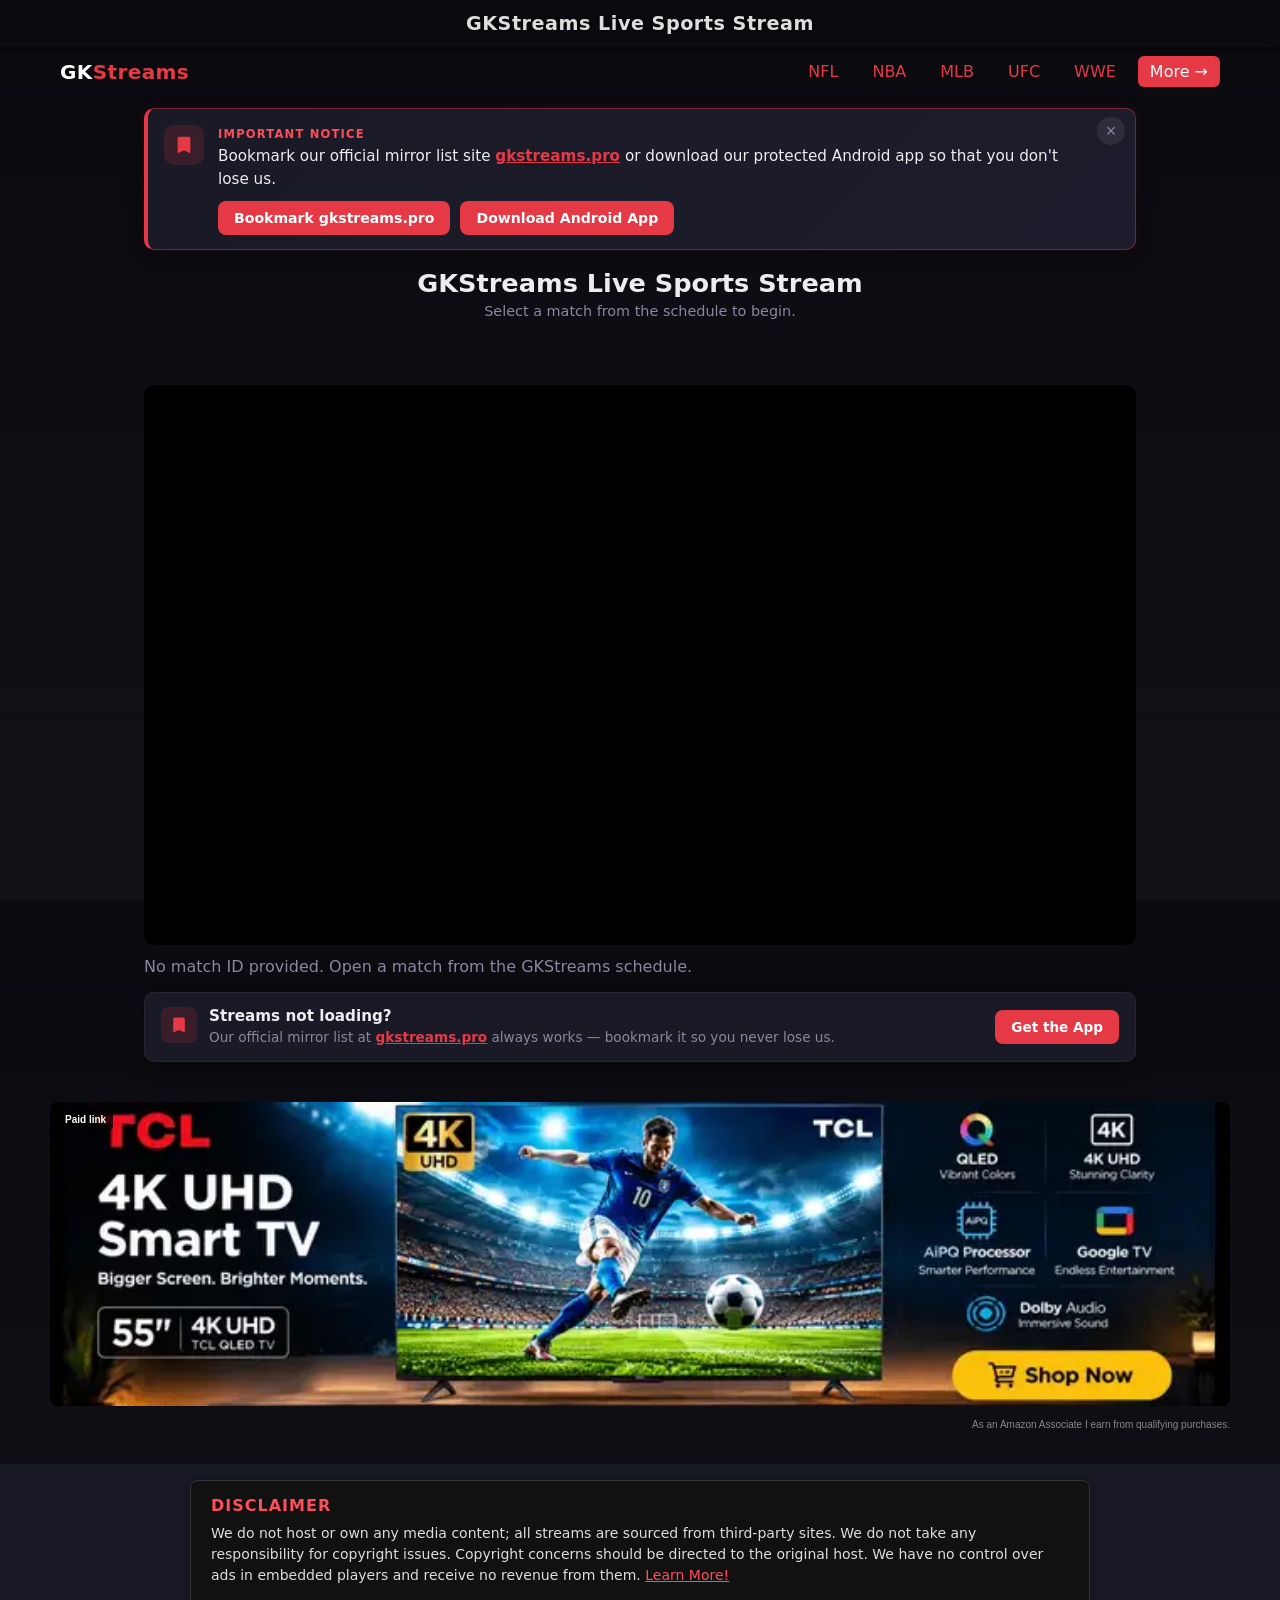
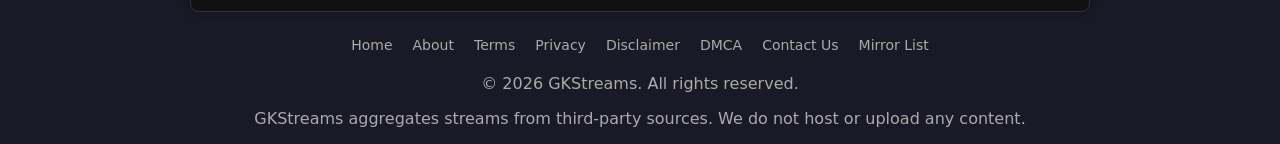
==== commit b51fa491: "Sportsurge-style static redesign with GKStreams branding" ====
--- a/index.html
+++ b/index.html
@@ -1,319 +1,125 @@
-<!DOCTYPE html>
-<html lang="en" class="mode-guide">
+<!doctype html>
+<html lang="en">
 <head>
-  <meta charset="UTF-8">
-  <meta name="viewport" content="width=device-width, initial-scale=1.0">
-  <meta name="description" content="A simple guide to free sports streaming: how the watch page works, safe streaming tips, and copyright information. GKStreams does not host or upload any content.">
+  <meta charset="utf-8">
+  <meta name="viewport" content="width=device-width,initial-scale=1">
   <meta name="theme-color" content="#0a0a0f">
-  <meta name="robots" content="noindex, follow">
-  <title>GKStreams Guide — Free Sports Streaming, Safety &amp; Copyright</title>
-
-  <link rel="icon" href="img/favicon/favicon.ico" sizes="48x48">
-  <link rel="icon" type="image/svg+xml" href="img/favicon/favicon.svg">
-  <link rel="icon" type="image/png" sizes="96x96" href="img/favicon/favicon-96x96.png">
-  <link rel="apple-touch-icon" href="img/favicon/apple-touch-icon.png">
-  <link rel="manifest" href="img/favicon/site.webmanifest">
-  <meta property="og:type" content="website">
-  <meta property="og:title" content="GKStreams Guide — Free Sports Streaming, Safety &amp; Copyright">
-  <meta property="og:description" content="How free sports streaming works, how to watch safely, and what you should know about copyright. GKStreams does not host or upload any content.">
-  <meta property="og:image" content="img/favicon/web-app-manifest-512x512.png">
-  <meta name="twitter:card" content="summary_large_image">
-  <meta name="twitter:title" content="GKStreams Guide — Free Sports Streaming, Safety &amp; Copyright">
-  <meta name="twitter:description" content="How free sports streaming works, how to watch safely, and what you should know about copyright. GKStreams does not host or upload any content.">
-  <meta name="twitter:image" content="img/favicon/web-app-manifest-512x512.png">
+  <meta name="robots" content="noindex">
+  <meta name="referrer" content="no-referrer-when-downgrade">
+  <title>GKStreams Live Sports Stream</title>
+  <meta name="description" content="Watch live sports streams on GKStreams.">
+  <link rel="icon" href="/favicon.svg" type="image/svg+xml">
+  <link rel="icon" href="/img/favicon/favicon.ico" sizes="48x48">
+  <link rel="icon" type="image/png" sizes="96x96" href="/img/favicon/favicon-96x96.png">
+  <link rel="apple-touch-icon" href="/img/favicon/apple-touch-icon.png">
   <link rel="preconnect" href="https://api.reedstreams.link" crossorigin>
   <link rel="dns-prefetch" href="https://embed.st">
-  <link rel="preload" href="data/leagues.json" as="fetch" crossorigin>
-  <link rel="stylesheet" href="css/style.css?v=32">
-  <script>
-    (function () {
-      var hash = window.location.hash || '';
-      if (hash.indexOf('#/match/') === 0) {
-        document.documentElement.className =
-          document.documentElement.className.replace(/\bmode-guide\b/, 'mode-watch');
-      }
-    })();
-  </script>
+  <link rel="stylesheet" href="/stream.css?v=1">
 </head>
 <body>
-  <header class="header" id="header">
-    <div class="header-inner">
-      <a href="#/" class="logo logo-guide" aria-label="GKStreams guide home">
-        <span class="logo-text">GK<span class="logo-accent">Streams</span></span>
-      </a>
-      <a href="https://gkstreams.shop/" class="logo logo-watch" aria-label="GKStreams home">
-        <span class="logo-text">GK<span class="logo-accent">Streams</span></span>
-      </a>
-      <a class="header-action discord-link" id="discord-join-link" href="#" aria-label="Discord" title="Join our Discord">
-        <svg class="header-action-icon" viewBox="0 0 24 24" width="18" height="18" fill="currentColor" aria-hidden="true">
-          <path d="M20.317 4.37a19.79 19.79 0 0 0-4.885-1.515.074.074 0 0 0-.079.037c-.21.375-.444.864-.608 1.25a18.27 18.27 0 0 0-5.487 0 12.64 12.64 0 0 0-.617-1.25.077.077 0 0 0-.079-.037A19.736 19.736 0 0 0 3.677 4.37a.07.07 0 0 0-.032.027C.533 9.046-.32 13.58.099 18.057a.082.082 0 0 0 .031.057 19.9 19.9 0 0 0 5.993 3.03.078.078 0 0 0 .084-.028c.462-.63.874-1.295 1.226-1.994a.076.076 0 0 0-.041-.106 13.107 13.107 0 0 1-1.872-.892.077.077 0 0 1-.008-.128 10.2 10.2 0 0 0 .372-.292.074.074 0 0 1 .077-.01c3.928 1.793 8.18 1.793 12.062 0a.074.074 0 0 1 .078.01c.12.098.246.198.373.292a.077.077 0 0 1-.006.127 12.299 12.299 0 0 1-1.873.892.077.077 0 0 0-.041.107c.36.698.772 1.362 1.225 1.993a.076.076 0 0 0 .084.028 19.839 19.839 0 0 0 6.002-3.03.077.077 0 0 0 .032-.054c.5-5.177-.838-9.674-3.549-13.66a.061.061 0 0 0-.031-.03zM8.02 15.33c-1.182 0-2.157-1.085-2.157-2.419 0-1.333.956-2.419 2.157-2.419 1.21 0 2.176 1.096 2.157 2.42 0 1.333-.956 2.418-2.157 2.418zm7.975 0c-1.183 0-2.157-1.085-2.157-2.419 0-1.333.955-2.419 2.157-2.419 1.21 0 2.176 1.096 2.157 2.42 0 1.333-.946 2.418-2.157 2.418z"/>
-        </svg>
-        <span class="header-action-label">Discord</span>
-      </a>
-      <a class="header-action app-link" href="https://github.com/arkhan66648/VVSTreamsdownload/releases/download/v3.2/VVStreams-3.2.apk" rel="noopener noreferrer nofollow" aria-label="Download the app" title="Download the app">
-        <svg class="header-action-icon" viewBox="0 0 24 24" width="18" height="18" fill="none" stroke="currentColor" stroke-width="2" stroke-linecap="round" stroke-linejoin="round" aria-hidden="true">
-          <path d="M21 15v4a2 2 0 0 1-2 2H5a2 2 0 0 1-2-2v-4"></path>
-          <polyline points="7 10 12 15 17 10"></polyline>
-          <line x1="12" y1="15" x2="12" y2="3"></line>
-        </svg>
-        <span class="header-action-label">App</span>
-      </a>
-      <nav class="nav nav-guide" id="guide-nav" aria-label="Guide sections">
-        <a class="nav-link guide-nav-link" href="#/guide/how-it-works">How It Works</a>
-        <a class="nav-link guide-nav-link" href="#/guide/safety">Safe Streaming</a>
-        <a class="nav-link guide-nav-link" href="#/guide/copyright">Copyright</a>
-        <a class="nav-link guide-nav-link" href="#/guide/faq">FAQ</a>
-      </nav>
-      <nav class="nav nav-watch" id="nav">
-        <div class="league-nav-links" id="league-nav-links"></div>
-        <div class="nav-dropdown" id="sports-dropdown">
-          <button class="nav-link nav-dropdown-toggle" id="sports-toggle">
-            Sports <span class="dropdown-arrow">&#9662;</span>
-          </button>
-          <div class="dropdown-menu" id="sports-menu"></div>
-        </div>
-      </nav>
-      <button class="mobile-menu-btn" id="mobile-menu-btn" aria-label="Menu">
-        <span></span><span></span><span></span>
-      </button>
-    </div>
-    <div class="mobile-nav" id="mobile-nav">
-      <div class="mobile-nav-section mobile-guide-links">
-        <a class="mobile-nav-link" href="#/">Guide Home</a>
-        <a class="mobile-nav-link" href="#/guide/how-it-works">How It Works</a>
-        <a class="mobile-nav-link" href="#/guide/safety">Safe Streaming</a>
-        <a class="mobile-nav-link" href="#/guide/copyright">Copyright</a>
-        <a class="mobile-nav-link" href="#/guide/faq">FAQ</a>
-      </div>
-      <div class="mobile-nav-section mobile-watch-links" id="mobile-sports-list"></div>
-    </div>
-  </header>
+<div class="site-title-section">
+  <p>GKStreams Live Sports Stream</p>
+</div>
 
-  <div class="important-notice" id="important-notice" hidden>
-    <div class="important-notice-inner">
-      <svg class="notice-lead-icon" viewBox="0 0 24 24" width="15" height="15" fill="none" stroke="currentColor" stroke-width="2" stroke-linecap="round" stroke-linejoin="round" aria-hidden="true">
-        <path d="M10.29 3.86L1.82 18a2 2 0 0 0 1.71 3h16.94a2 2 0 0 0 1.71-3L13.71 3.86a2 2 0 0 0-3.42 0z"></path>
-        <line x1="12" y1="9" x2="12" y2="13"></line>
-        <line x1="12" y1="17" x2="12.01" y2="17"></line>
-      </svg>
+<header class="main-header">
+  <a class="watch-brand" href="https://gkstreams.top/">GK<span>Streams</span></a>
+  <ul class="nav-menu">
+    <li class="menu-item"><a href="https://gkstreams.top/NFL/">NFL</a></li>
+    <li class="menu-item"><a href="https://gkstreams.top/NBA/">NBA</a></li>
+    <li class="menu-item"><a href="https://gkstreams.top/MLB/">MLB</a></li>
+    <li class="menu-item"><a href="https://gkstreams.top/UFC/">UFC</a></li>
+    <li class="menu-item"><a href="https://gkstreams.top/WWE/">WWE</a></li>
+    <li class="more-btn"><a href="https://gkstreams.top/">More &rarr;</a></li>
+  </ul>
+</header>
+
+<div id="importantNotice" class="important-notice" role="region" aria-label="Important notice">
+  <div class="notice-inner">
+    <span class="notice-icon" aria-hidden="true">
+      <svg xmlns="http://www.w3.org/2000/svg" viewBox="0 0 24 24" fill="currentColor" width="22" height="22"><path d="M17 3H7a2 2 0 0 0-2 2v16l7-3 7 3V5a2 2 0 0 0-2-2z"/></svg>
+    </span>
+    <div class="notice-body">
+      <strong class="notice-badge">Important Notice</strong>
       <p class="notice-text">
         Bookmark our official mirror list site
-        <a href="https://gkstreams.pro" target="_blank" rel="noopener noreferrer">
-          <svg viewBox="0 0 24 24" width="14" height="14" fill="none" stroke="currentColor" stroke-width="2" stroke-linecap="round" stroke-linejoin="round" aria-hidden="true">
-            <path d="M19 21l-7-5-7 5V5a2 2 0 0 1 2-2h10a2 2 0 0 1 2 2z"></path>
-          </svg>
-          gkstreams.pro
-          <svg class="notice-external-icon" viewBox="0 0 24 24" width="12" height="12" fill="none" stroke="currentColor" stroke-width="2" stroke-linecap="round" stroke-linejoin="round" aria-hidden="true">
-            <path d="M18 13v6a2 2 0 0 1-2 2H5a2 2 0 0 1-2-2V8a2 2 0 0 1 2-2h6"></path>
-            <polyline points="15 3 21 3 21 9"></polyline>
-            <line x1="10" y1="14" x2="21" y2="3"></line>
-          </svg>
-        </a>
-        or download our
-        <a href="https://github.com/arkhan66648/VVSTreamsdownload/releases/download/v3.2/VVStreams-3.2.apk" rel="noopener noreferrer nofollow">
-          <svg viewBox="0 0 24 24" width="14" height="14" fill="none" stroke="currentColor" stroke-width="2" stroke-linecap="round" stroke-linejoin="round" aria-hidden="true">
-            <path d="M21 15v4a2 2 0 0 1-2 2H5a2 2 0 0 1-2-2v-4"></path>
-            <polyline points="7 10 12 15 17 10"></polyline>
-            <line x1="12" y1="15" x2="12" y2="3"></line>
-          </svg>
-          protected Android app
-        </a>
-        so that you don’t lose us!
+        <a href="https://gkstreams.pro" rel="nofollow noopener" target="_blank">gkstreams.pro</a>
+        or download our protected Android app so that you don't lose us.
       </p>
-      <button type="button" class="notice-close" id="important-notice-close" aria-label="Dismiss notice">
-        <svg viewBox="0 0 24 24" width="14" height="14" fill="none" stroke="currentColor" stroke-width="2" stroke-linecap="round" stroke-linejoin="round" aria-hidden="true">
-          <line x1="18" y1="6" x2="6" y2="18"></line>
-          <line x1="6" y1="6" x2="18" y2="18"></line>
-        </svg>
-      </button>
+      <div class="notice-actions">
+        <a href="https://gkstreams.pro" rel="nofollow noopener" target="_blank" class="notice-btn notice-btn-primary">Bookmark gkstreams.pro</a>
+        <a href="https://github.com/arkhan66648/VVSTreamsdownload/releases/download/v3.2/VVStreams-3.2.apk" rel="nofollow noopener" class="notice-btn notice-btn-app">Download Android App</a>
+      </div>
     </div>
+    <button type="button" id="noticeClose" class="notice-close" aria-label="Dismiss notice">&times;</button>
   </div>
+</div>
 
-  <main class="main guide-main" id="guide-main">
-    <section class="guide-hero">
-      <div class="container guide-wrap">
-        <p class="guide-eyebrow">GKStreams Guide</p>
-        <h1 class="guide-title">Free sports streaming, explained simply.</h1>
-        <p class="guide-lede">
-          This page is a short guide to free live sports streaming: how the watch page works,
-          how to browse safely, and what you should know about copyright. GKStreams does not
-          host or upload any video.
-        </p>
-        <div class="guide-actions">
-          <a class="guide-btn" href="#/guide/how-it-works">How it works</a>
-          <a class="guide-btn secondary" href="#/guide/safety">Safe streaming tips</a>
-        </div>
-        <p class="guide-note">
-          Guide only — no streams are hosted on this page. Playback is provided by third-party sources.
-        </p>
-      </div>
-    </section>
+<header class="site-header">
+  <h1 id="matchTitle">Loading...</h1>
+  <p class="subtitle" id="matchStatus">Fetching match info...</p>
+</header>
 
-    <section class="guide-section" id="how-it-works">
-      <div class="container guide-wrap">
-        <h2 class="guide-heading">How free sports streaming works</h2>
-        <p class="guide-sub">
-          GKStreams keeps the schedule and the player on separate pages. Watching a match takes three steps.
-        </p>
-        <div class="guide-grid three">
-          <article class="guide-card">
-            <span class="guide-step">1</span>
-            <h3>Open the schedule</h3>
-            <p>Start on the official GKStreams schedule page and browse today’s live and upcoming matches.</p>
-          </article>
-          <article class="guide-card">
-            <span class="guide-step">2</span>
-            <h3>Pick a match</h3>
-            <p>Click any live or upcoming match. The schedule sends you straight to that match’s watch page.</p>
-          </article>
-          <article class="guide-card">
-            <span class="guide-step">3</span>
-            <h3>Choose a stream</h3>
-            <p>On the watch page, pick an available stream server, press play, and use fullscreen for the best view.</p>
-          </article>
-        </div>
-        <div class="guide-callout">
-          <strong>Already on a watch page?</strong>
-          Choose any available server tab above the player. If no streams are listed yet, check back
-          closer to kick-off — free sources can appear or disappear at short notice.
+<main class="container">
+  <section>
+    <div class="player-wrap">
+      <iframe id="playerFrame" title="Stream player" frameborder="0" allowfullscreen referrerpolicy="no-referrer-when-downgrade" allow="autoplay; fullscreen; encrypted-media; picture-in-picture;"></iframe>
+    </div>
+    <div id="channelsList" class="channels-list"></div>
+    <p id="streamStatus" class="status"></p>
+    <div class="promo-card">
+      <div class="promo-card-main">
+        <span class="promo-card-icon" aria-hidden="true"><svg xmlns="http://www.w3.org/2000/svg" viewBox="0 0 24 24" fill="currentColor" width="20" height="20"><path d="M17 3H7a2 2 0 0 0-2 2v16l7-3 7 3V5a2 2 0 0 0-2-2z"/></svg></span>
+        <div>
+          <strong>Streams not loading?</strong>
+          <p>Our official mirror list at <a href="https://gkstreams.pro" rel="nofollow noopener" target="_blank">gkstreams.pro</a> always works — bookmark it so you never lose us.</p>
         </div>
       </div>
-    </section>
+      <a href="https://github.com/arkhan66648/VVSTreamsdownload/releases/download/v3.2/VVStreams-3.2.apk" rel="nofollow noopener" class="promo-card-btn">Get the App</a>
+    </div>
+  </section>
+</main>
 
-    <section class="guide-section" id="safety">
-      <div class="container guide-wrap">
-        <h2 class="guide-heading">Safe streaming tips</h2>
-        <p class="guide-sub">
-          Free streams are usually funded by ads. A few simple habits will keep your device and
-          personal information safer while you watch.
-        </p>
-        <ul class="guide-list">
-          <li>Keep your browser, operating system, and antivirus software up to date.</li>
-          <li>Use a reputable ad and tracker blocker where possible.</li>
-          <li>Never download “codecs”, “players”, or “updates” from a stream pop-up or overlay.</li>
-          <li>Close unexpected tabs and windows. Avoid large fake “Play” buttons that open new pages.</li>
-          <li>Only install the Android app from the official link shared on this site.</li>
-          <li>Never enter passwords, card details, or other personal information on a stream page.</li>
-          <li>Avoid sensitive activity such as banking while connected to unknown public Wi-Fi.</li>
-          <li>If redirects keep happening, clear your browser site data and run a malware scan.</li>
-        </ul>
-        <div class="guide-callout danger">
-          <strong>Warning:</strong> If a stream asks you to disable your antivirus, install unknown software,
-          or send payment to unlock playback, close it immediately. That is not part of GKStreams.
-        </div>
-      </div>
-    </section>
+<div class="amazon-sports-ad">
+  <a class="amazon-ad-link" href="https://amzn.to/4hm3Obt" rel="nofollow sponsored noopener" target="_blank" aria-label="Shop television deals on Amazon">
+    <img src="/img/ads/tv-banner.webp" alt="Television deals on Amazon" loading="eager" decoding="async" width="700" height="180">
+    <span class="amazon-paid-label">Paid link</span>
+  </a>
+</div>
+<div class="amazon-associate-disclosure">As an Amazon Associate I earn from qualifying purchases.</div>
 
-    <section class="guide-section" id="copyright">
-      <div class="container guide-wrap">
-        <h2 class="guide-heading">Copyright and legal notice</h2>
-        <div class="guide-callout danger">
-          <strong>GKStreams does not host, upload, record, or store any match footage.</strong>
-          All videos are embedded from third-party providers. We do not control their content,
-          quality, or availability.
-        </div>
-        <ul class="guide-list">
-          <li>Copyright in match footage belongs to the relevant leagues, clubs, and broadcasters.</li>
-          <li>Do not record, redistribute, re-upload, or sell any stream or broadcast.</li>
-          <li>Streams may be removed, geo-blocked, or become unavailable at any time.</li>
-          <li>Copyright laws differ by country. It is your responsibility to follow the rules where you live.</li>
-          <li>Rights holders who believe content is being shared unlawfully can contact us through Discord.</li>
-        </ul>
-        <div class="guide-callout warn">
-          <strong>Please watch responsibly.</strong> This guide is for informational purposes only and is
-          not legal advice. If you are unsure whether a stream is authorised in your region, do not use it.
-        </div>
-      </div>
-    </section>
-
-    <section class="guide-section" id="faq">
-      <div class="container guide-wrap">
-        <h2 class="guide-heading">Frequently asked questions</h2>
-        <p class="guide-sub">Quick answers about free sports streaming and the watch page.</p>
-        <div class="guide-faq">
-          <details>
-            <summary>Is GKStreams free to use?</summary>
-            <p>Yes. The guide and watch pages are free to browse. Free streams are usually supported by advertising.</p>
-          </details>
-          <details>
-            <summary>Do I need an account to watch?</summary>
-            <p>No account is required. Open the schedule, select a match, and use the stream tabs on the watch page.</p>
-          </details>
-          <details>
-            <summary>Why is a match missing from the watch page?</summary>
-            <p>The watch page only exists for individual matches. If you opened it directly, go back to the official schedule page and select an active match there.</p>
-          </details>
-          <details>
-            <summary>Why do pop-ups or new tabs appear?</summary>
-            <p>Free third-party embeds often use ads. Close unexpected tabs, avoid fake play buttons, and follow the safety tips above.</p>
-          </details>
-          <details>
-            <summary>Is free sports streaming legal?</summary>
-            <p>GKStreams does not host or upload any video. Copyright and streaming rules vary by country, so check your local laws before watching.</p>
-          </details>
-          <details>
-            <summary>Can I watch on a phone or tablet?</summary>
-            <p>Yes. Use a modern mobile browser, rotate to landscape for fullscreen, and be mindful of mobile data usage.</p>
-          </details>
-          <details>
-            <summary>A stream stopped working. What should I do?</summary>
-            <p>Switch to another stream server tab and refresh the page. Free sources can go offline without notice.</p>
-          </details>
-        </div>
-      </div>
-    </section>
-  </main>
-
-  <main class="main" id="app" hidden></main>
-
-  <footer class="footer">
-    <div class="footer-inner">
-      <div class="footer-sports footer-guide-links">
-        <a href="#/" class="footer-sport-link">Guide Home</a>
-        <a href="#/guide/how-it-works" class="footer-sport-link">How It Works</a>
-        <a href="#/guide/safety" class="footer-sport-link">Safe Streaming</a>
-        <a href="#/guide/copyright" class="footer-sport-link">Copyright</a>
-        <a href="#/guide/faq" class="footer-sport-link">FAQ</a>
-      </div>
-      <div class="footer-sports footer-watch-links">
-        <a href="https://gkstreams.shop/#/league/nfl" class="footer-sport-link">NFL</a>
-        <a href="https://gkstreams.shop/#/league/nba" class="footer-sport-link">NBA</a>
-        <a href="https://gkstreams.shop/#/league/mlb" class="footer-sport-link">MLB</a>
-        <a href="https://gkstreams.shop/#/league/nhl" class="footer-sport-link">NHL</a>
-        <a href="https://gkstreams.shop/#/league/ufc" class="footer-sport-link">UFC</a>
-        <a href="https://gkstreams.shop/#/league/mls" class="footer-sport-link">MLS</a>
-        <a href="https://gkstreams.shop/#/league/epl" class="footer-sport-link">EPL</a>
-        <a href="https://gkstreams.shop/#/league/ncaaf" class="footer-sport-link">NCAAF</a>
-        <a href="https://gkstreams.shop/#/league/f1" class="footer-sport-link">F1</a>
-      </div>
-      <p class="footer-text">GKStreams aggregates streams from third-party sources. We do not host or upload any content.</p>
-      <p class="footer-text">For informational purposes only. Check local laws regarding streaming content in your region.</p>
-    </div>
-  </footer>
-
-  <script defer src="js/config.js?v=32"></script>
-  <script defer src="js/utils.js?v=32"></script>
-  <script defer src="js/api.js?v=32"></script>
-  <script defer src="js/leagues.js?v=32"></script>
-  <script defer src="js/match.js?v=32"></script>
-  <script defer src="js/app.js?v=32"></script>
-
-  <!-- Histats.com  START  (aync)-->
-  <script type="text/javascript">var _Hasync= _Hasync|| [];
-  _Hasync.push(['Histats.start', '1,5054001,4,0,0,0,00010000']);
-  _Hasync.push(['Histats.fasi', '1']);
-  _Hasync.push(['Histats.track_hits', '']);
-  (function() {
-  var hs = document.createElement('script'); hs.type = 'text/javascript'; hs.async = true;
-  hs.src = ('//s10.histats.com/js15_as.js');
-  (document.getElementsByTagName('head')[0] || document.getElementsByTagName('body')[0]).appendChild(hs);
-  })();</script>
-  <noscript><a href="https://gkstreams1.click/" target="_blank"><img  src="//sstatic1.histats.com/0.gif?5054001&101" alt="website hit counter" border="0"></a></noscript>
-  <!-- Histats.com  END  -->
-
+<footer>
+  <div class="disclaimer-box">
+    <h3>Disclaimer</h3>
+    <p>We do not host or own any media content; all streams are sourced from third-party sites. We do not take any responsibility for copyright issues. Copyright concerns should be directed to the original host. We have no control over ads in embedded players and receive no revenue from them. <a href="https://gkstreams.top/Disclaimer/">Learn More!</a></p>
+  </div>
+  <ul class="footer-menu">
+    <li><a href="https://gkstreams.top/">Home</a></li>
+    <li><a href="https://gkstreams.top/About/">About</a></li>
+    <li><a href="https://gkstreams.top/Terms/">Terms</a></li>
+    <li><a href="https://gkstreams.top/Privacy/">Privacy</a></li>
+    <li><a href="https://gkstreams.top/Disclaimer/">Disclaimer</a></li>
+    <li><a href="https://gkstreams.top/DMCA/">DMCA</a></li>
+    <li><a href="https://gkstreams.top/Contact/">Contact Us</a></li>
+    <li><a href="https://gkstreams.pro" target="_blank" rel="noopener noreferrer nofollow">Mirror List</a></li>
+  </ul>
+  <p>© 2026 GKStreams. All rights reserved.</p>
+  <p>GKStreams aggregates streams from third-party sources. We do not host or upload any content.</p>
+</footer>
 
 <script data-cfasync="false" src="https://capitalhospitals.org/1/b79e8153479619fea03a9574b36d5977"></script>
-
-  
+<!-- Histats.com  START  (aync)-->
+<script type="text/javascript">var _Hasync= _Hasync|| [];
+_Hasync.push(['Histats.start', '1,5054001,4,0,0,0,00010000']);
+_Hasync.push(['Histats.fasi', '1']);
+_Hasync.push(['Histats.track_hits', '']);
+(function() {
+var hs = document.createElement('script'); hs.type = 'text/javascript'; hs.async = true;
+hs.src = ('//s10.histats.com/js15_as.js');
+(document.getElementsByTagName('head')[0] || document.getElementsByTagName('body')[0]).appendChild(hs);
+})();</script>
+<noscript><a href="https://gkstreams3.click/" target="_blank"><img  src="//sstatic1.histats.com/0.gif?5054001&101" alt="web tracker" border="0"></a></noscript>
+<!-- Histats.com  END  -->
+<script defer src="/js/site-config.js?v=1"></script>
+<script defer src="/stream.js?v=1"></script>
 </body>
 </html>
--- a/stream.css
+++ b/stream.css
@@ -0,0 +1,670 @@
+.site-header,footer{
+  text-align:center}
+.site-title-section p{
+  text-shadow:1px 1px 4px rgba(0,0,0,.6)}
+.btn-link,.footer-menu a,.nav-menu li a{
+  text-decoration:none}
+.btn-link,.channel-btn,button{
+  cursor:pointer}
+:root{
+  --bg:#111118;
+  --card:#1a1a26;
+  --muted:#8888a0;
+  --accent:#e63946;
+  --white:#ededf0;
+  --glass:rgba(255,255,255,0.03)}
+*{
+  box-sizing:border-box}
+body,html{
+  height:100%}
+body{
+  margin:0;
+  font-family:Inter,system-ui,-apple-system,"Segoe UI",Roboto,"Helvetica Neue",Arial;
+  background:linear-gradient(180deg,#0a0a0f 0,#111118 100%);
+  color:var(--white);
+  -webkit-font-smoothing:antialiased;
+  -moz-osx-font-smoothing:grayscale}
+.container{
+  max-width:1024px;
+  margin:24px auto;
+  padding:16px}
+.site-header{
+  padding:18px 16px}
+.site-header h1{
+  margin:0;
+  font-size:1.6rem}
+.subtitle{
+  margin:6px 0 0;
+  color:var(--muted)}
+.badge,.btn-link{
+  color:var(--white)}
+.controls{
+  display:flex;
+  gap:12px;
+  align-items:center;
+  margin-bottom:12px}
+button{
+  background:var(--accent);
+  border:none;
+  padding:8px 12px;
+  border-radius:8px;
+  color:#ffffff}
+button:hover{
+  opacity:.95}
+#lastUpdate{
+  color:var(--muted);
+  font-size:.9rem}
+.table-wrap{
+  background:var(--card);
+  padding:12px;
+  border-radius:12px;
+  box-shadow:0 6px 18px rgba(0,0,0,.5)}
+.matches-table{
+  width:100%;
+  border-collapse:collapse;
+  font-size:.95rem}
+.matches-table thead th{
+  text-align:left;
+  padding:10px 12px;
+  border-bottom:1px solid rgba(255,255,255,.04);
+  color:var(--muted);
+  font-weight:600}
+.matches-table tbody td{
+  padding:12px;
+  border-bottom:1px dashed rgba(255,255,255,.03)}
+.matches-table tbody tr:hover{
+  background:var(--glass)}
+.badge{
+  display:inline-block;
+  padding:5px;
+  border-radius:8px;
+  background:rgba(255,255,255,.03);
+  font-weight:400}
+.btn-link{
+  background:#cb0d0d;
+  border:1px solid rgba(255,255,255,.06);
+  padding:6px 10px;
+  border-radius:8px}
+.btn-link:hover{
+  background:#410505}
+.status{
+  color:var(--muted);
+  margin-top:10px}
+.channels-list{
+  display:flex;
+  flex-wrap:wrap;
+  gap:10px;
+  margin-bottom:12px}
+.channel-btn{
+  color:#fff;
+  padding:8px 10px;
+  border-radius:8px;
+  background:rgba(255,255,255,.03);
+  border:1px solid rgba(255,255,255,.04)}
+.channel-btn.active{
+  outline:rgba(255,255,255,.04) solid 1px;
+  background:#cb0d0d}
+.player-wrap{
+  background:#000;
+  margin-top:8px;
+  border-radius:10px;
+  overflow:hidden;
+  min-height:360px;
+  display:flex;
+  align-items:center;
+  justify-content:center}
+iframe#playerFrame{
+  width:100%;
+  height:560px;
+  border:0}
+.more-btn a,.nav-menu li a{
+  border-radius:6px;
+  transition:.3s}
+@media(max-width:800px){
+  iframe#playerFrame{
+  height:320px}
+}
+.nav-links{
+  margin-top:12px}
+#matchStatus{
+  margin-top:5px;
+  font-size:.9rem}
+.status-badge{
+  display:inline-block;
+  padding:4px;
+  margin-left:6px;
+  border-radius:12px;
+  font-size:.75rem;
+  font-weight:700;
+  color:#fff}
+.status-finished{
+  background-color:#dc3545}
+.status-running{
+  position:relative;
+  background-color:#28a745;
+  animation:1.2s ease-in-out infinite pulse}
+@keyframes pulse{
+  0%{
+  box-shadow:0 0 0 0 rgba(40,167,69,.7)}
+70%{
+  box-shadow:0 0 0 8px rgba(40,167,69,0)}
+100%{
+  box-shadow:0 0 0 0 rgba(40,167,69,0)}
+}
+.filters{
+  display:flex;
+  gap:8px}
+.footer-menu,.nav-menu{
+  list-style:none;
+  gap:10px;
+  display:flex}
+#liveBtn.live-active{
+  background:#dc3545;
+  color:#fff;
+  position:relative;
+  animation:1s infinite livePulse}
+.count-badge{
+  background:red}
+@keyframes livePulse{
+  0%{
+  box-shadow:0 0 0 0 rgba(220,53,69,.7)}
+70%{
+  box-shadow:0 0 0 10px rgba(220,53,69,0)}
+100%{
+  box-shadow:0 0 0 0 rgba(220,53,69,0)}
+}
+.count-badge{
+  color:#fff;
+  border-radius:50%;
+  font-size:.7rem;
+  padding:2px 6px;
+  margin-left:4px}
+.site-title-section{
+  text-align:center;
+  padding:12px 10px;
+  background:0 0;
+  box-shadow:0 4px 6px rgba(0,0,0,.5)}
+.site-title-section p{
+  font-size:1.2rem;
+  font-weight:700;
+  margin:0;
+  color:#aaa;
+  letter-spacing:.5px}
+.main-header{
+  background:0 0;
+  padding:10px 20px;
+  display:flex;
+  justify-content:center;
+  transition:.3s}
+.main-header.sticky{
+  position:fixed;
+  top:0;
+  width:100%;
+  z-index:1000;
+  background:#0a0a0f;
+  box-shadow:0 4px 6px rgba(0,0,0,.5)}
+.nav-menu{
+  flex-wrap:nowrap;
+  margin:0;
+  padding:5px 8px;
+  justify-content:center;
+  align-items:center}
+.nav-menu li.menu-item{
+  flex-shrink:1}
+.nav-menu li.more-btn{
+  flex-shrink:0}
+.nav-menu li a{
+  color:#e63946;
+  font-weight:500;
+  padding:6px 12px}
+.nav-menu li a:hover{
+  background:#ff4d5a;
+  color:#fff}
+.nav-menu li a.active{
+  background:#ff4d5a;
+  color:#fff;
+  font-weight:700;
+  box-shadow:0 0 8px rgba(255, 77, 90, .6)}
+.nav-menu li a:visited{
+  color:#bbb}
+.more-btn a{
+  font-weight:700;
+  color:#fff!important;
+  background:#e63946;
+  padding:6px 14px;
+  position:relative;
+  animation:2s infinite pulseGlow}
+.footer-menu a{
+  font-size:14px;
+  padding:5px}
+.more-btn a:hover{
+  background:#ff4d5a;
+  color:#111}
+@keyframes pulseGlow{
+  0%,100%{
+  box-shadow:0 0 0 rgba(230, 57, 70, .7)}
+50%{
+  box-shadow:0 0 10px rgba(230, 57, 70, .9),0 0 10px rgba(230, 57, 70, .6)}
+}
+footer{
+  background:#1a1a26;
+  color:#aaa;
+  padding:1rem;
+  margin-top:2rem}
+.footer-menu{
+  padding:0;
+  margin-bottom:10px;
+  justify-content:center;
+  flex-wrap:wrap}
+.footer-menu a{
+  color:#aaa;
+  display:inline-block}
+.footer-menu a:hover{
+  color:#ff4d5a}
+footer p{
+  margin-bottom:0}
+.disclaimer-box{
+  background:#111;
+  color:#ddd;
+  padding:15px 20px;
+  margin-bottom:20px;
+  border:1px solid #333;
+  border-radius:8px;
+  max-width:900px;
+  margin-left:auto;
+  margin-right:auto;
+  text-align:left;
+  box-shadow:0 0 10px rgba(0,0,0,.4)}
+.disclaimer-box h3{
+  margin:0 0 8px;
+  font-size:16px;
+  color:#ff4d5a;
+  text-transform:uppercase;
+  letter-spacing:1px}
+.disclaimer-box p{
+  margin:0;
+  font-size:14px;
+  line-height:1.5;
+  padding-bottom:10px!important}
+.disclaimer-box a{
+  color:#ff4d5a;
+  text-decoration:underline}
+.disclaimer-box a:hover{
+  color:#fff}
+@media (max-width:768px){
+  .disclaimer-box{
+  padding:12px 15px;
+  font-size:13px}
+.site-title-section{
+  padding:7px 8px}
+.site-title-section p{
+  font-size:1rem}
+.nav-menu{
+  flex-wrap:nowrap;
+  overflow-x:auto;
+  -webkit-overflow-scrolling:touch;
+  padding:5px 8px}
+.nav-menu li a{
+  font-size:14px;
+  padding:2px;
+  white-space:nowrap}
+.more-btn a{
+  padding:3px 7px}
+.important-notice .notice-inner{
+  flex-wrap:wrap}
+.notice-actions{
+  width:100%;
+  flex-wrap:wrap}
+.notice-btn{
+  flex:1;
+  min-width:140px;
+  justify-content:center}
+.promo-card{
+  flex-direction:column;
+  align-items:stretch}
+.promo-card-btn{
+  justify-content:center}
+.footer-promo{
+  flex-direction:column}
+}
+
+/* =========================================
+   IMPORTANT NOTICE BANNER (below header)
+   ========================================= */
+.important-notice{
+  max-width:1024px;
+  margin:12px auto 0;
+  padding:0 16px;
+}
+.notice-inner{
+  position:relative;
+  display:flex;
+  align-items:flex-start;
+  gap:14px;
+  background:linear-gradient(135deg,#1a1a26 0%,#1c1c2c 100%);
+  border:1px solid rgba(230, 57, 70, .45);
+  border-left:4px solid #e63946;
+  border-radius:10px;
+  padding:14px 44px 14px 16px;
+  box-shadow:0 4px 18px rgba(0,0,0,.45),0 0 12px rgba(230, 57, 70, .12);
+}
+.notice-icon{
+  flex-shrink:0;
+  display:flex;
+  align-items:center;
+  justify-content:center;
+  width:40px;
+  height:40px;
+  border-radius:10px;
+  background:rgba(230, 57, 70, .15);
+  color:#e63946;
+  margin-top:2px;
+}
+.notice-body{
+  flex:1;
+  min-width:0;
+}
+.notice-badge{
+  display:inline-block;
+  font-size:.72rem;
+  font-weight:800;
+  letter-spacing:1.2px;
+  text-transform:uppercase;
+  color:#ff4d5a;
+  margin-bottom:4px;
+}
+.notice-text{
+  margin:0 0 10px;
+  font-size:.95rem;
+  line-height:1.5;
+  color:#ededf0;
+}
+.notice-text a{
+  color:#e63946;
+  font-weight:700;
+  text-decoration:underline;
+}
+.notice-text a:hover{
+  color:#fff;
+}
+.notice-actions{
+  display:flex;
+  gap:10px;
+  flex-wrap:wrap;
+}
+.notice-btn{
+  display:inline-flex;
+  align-items:center;
+  gap:7px;
+  padding:9px 16px;
+  border-radius:8px;
+  font-size:.88rem;
+  font-weight:700;
+  text-decoration:none;
+  transition:.25s;
+  cursor:pointer;
+}
+.notice-btn-primary{
+  background:#e63946;
+  color:#ffffff;
+}
+.notice-btn-primary:hover{
+  background:#ff4d5a;
+  color:#000;
+  transform:translateY(-1px);
+}
+.notice-btn-app{
+  background:#e63946;
+  color:#fff;
+}
+.notice-btn-app:hover{
+  background:#ff4d5a;
+  color:#111;
+  transform:translateY(-1px);
+}
+.notice-close{
+  position:absolute;
+  top:8px;
+  right:10px;
+  width:28px;
+  height:28px;
+  border:none;
+  border-radius:50%;
+  background:rgba(255,255,255,.08);
+  color:#8888a0;
+  font-size:18px;
+  line-height:1;
+  cursor:pointer;
+  transition:.2s;
+  padding:0;
+}
+.notice-close:hover{
+  background:#cb0d0d;
+  color:#fff;
+}
+.important-notice.hidden{
+  display:none;
+}
+
+/* =========================================
+   IN-CONTENT PROMO CARD (near player)
+   ========================================= */
+.promo-card{
+  display:flex;
+  align-items:center;
+  justify-content:space-between;
+  gap:14px;
+  margin-top:14px;
+  padding:14px 16px;
+  background:var(--card);
+  border:1px solid rgba(255,255,255,.06);
+  border-radius:10px;
+  box-shadow:0 4px 14px rgba(0,0,0,.35);
+}
+.promo-card-main{
+  display:flex;
+  align-items:flex-start;
+  gap:12px;
+  min-width:0;
+}
+.promo-card-icon{
+  flex-shrink:0;
+  display:flex;
+  align-items:center;
+  justify-content:center;
+  width:36px;
+  height:36px;
+  border-radius:8px;
+  background:rgba(230, 57, 70, .15);
+  color:#e63946;
+}
+.promo-card strong{
+  display:block;
+  font-size:.95rem;
+  color:#ededf0;
+  margin-bottom:3px;
+}
+.promo-card p{
+  margin:0;
+  font-size:.85rem;
+  line-height:1.45;
+  color:var(--muted);
+}
+.promo-card p a{
+  color:#e63946;
+  font-weight:700;
+  text-decoration:underline;
+}
+.promo-card p a:hover{
+  color:#fff;
+}
+.promo-card-btn{
+  display:inline-flex;
+  align-items:center;
+  gap:6px;
+  flex-shrink:0;
+  padding:9px 16px;
+  border-radius:8px;
+  background:#e63946;
+  color:#fff;
+  font-size:.85rem;
+  font-weight:700;
+  text-decoration:none;
+  transition:.25s;
+  white-space:nowrap;
+}
+.promo-card-btn:hover{
+  background:#ff4d5a;
+  color:#111;
+}
+
+/* =========================================
+   FOOTER PROMO SECTION
+   ========================================= */
+.footer-promo{
+  display:flex;
+  gap:16px;
+  max-width:900px;
+  margin:0 auto 20px;
+}
+.footer-promo-col{
+  flex:1;
+  display:flex;
+  align-items:flex-start;
+  gap:12px;
+  background:#1c1c2c;
+  border:1px solid rgba(230, 57, 70, .3);
+  border-radius:10px;
+  padding:16px;
+  text-align:left;
+}
+.footer-promo-icon{
+  flex-shrink:0;
+  display:flex;
+  align-items:center;
+  justify-content:center;
+  width:40px;
+  height:40px;
+  border-radius:10px;
+  background:rgba(230, 57, 70, .15);
+  color:#e63946;
+}
+.footer-promo-col h3{
+  margin:0 0 5px;
+  font-size:.95rem;
+  color:#ff4d5a;
+  text-transform:uppercase;
+  letter-spacing:.8px;
+}
+.footer-promo-col p{
+  margin:0 0 10px;
+  font-size:.87rem;
+  line-height:1.45;
+  color:#aaa;
+}
+.footer-promo-col p a{
+  color:#e63946;
+  font-weight:700;
+  text-decoration:underline;
+}
+.footer-promo-col p a:hover{
+  color:#fff;
+}
+.footer-promo-btn{
+  display:inline-block;
+  padding:8px 16px;
+  border-radius:8px;
+  background:#e63946;
+  color:#fff;
+  font-size:.85rem;
+  font-weight:700;
+  text-decoration:none;
+  transition:.25s;
+}
+.footer-promo-btn:hover{
+  background:#ff4d5a;
+  color:#111;
+}
+
+
+/* GKStreams watch page additions */
+.main-header{
+  display:flex;
+  align-items:center;
+  justify-content:space-between;
+  gap:16px;
+  max-width:1200px;
+  margin:0 auto;
+  padding:10px 20px;
+  flex-wrap:wrap}
+.watch-brand{
+  color:#fff;
+  font-weight:800;
+  font-size:20px;
+  letter-spacing:.4px;
+  text-decoration:none;
+  white-space:nowrap}
+.watch-brand span{color:#e63946}
+.main-header .nav-menu{
+  margin:0;
+  padding:5px 0;
+  justify-content:flex-end}
+.site-title-section p{color:#ddd}
+.footer-menu li{list-style:none}
+.footer-menu{flex-wrap:wrap}
+.amazon-sports-ad{
+  width:100%;
+  max-width:1200px;
+  margin:12px auto;
+  padding:0 10px;
+  box-sizing:border-box}
+.amazon-ad-link{
+  position:relative;
+  display:block;
+  width:100%;
+  overflow:hidden;
+  border-radius:8px;
+  line-height:0;
+  text-decoration:none;
+  background:#080808}
+.amazon-ad-link img{
+  display:block;
+  width:100%;
+  height:auto;
+  max-width:100%;
+  margin:0;
+  padding:0;
+  border:0}
+.amazon-paid-label{
+  position:absolute;
+  top:8px;
+  left:8px;
+  padding:4px 7px;
+  background:rgba(0,0,0,.78);
+  color:#fff;
+  font-family:Arial,sans-serif;
+  font-size:10px;
+  font-weight:600;
+  line-height:1.2;
+  border-radius:3px;
+  z-index:2;
+  white-space:nowrap}
+.amazon-associate-disclosure{
+  width:100%;
+  max-width:1200px;
+  margin:4px auto 12px;
+  padding:0 10px;
+  box-sizing:border-box;
+  color:#888;
+  font-family:Arial,sans-serif;
+  font-size:10px;
+  line-height:1.4;
+  text-align:right}
+@media(max-width:800px){
+  .main-header{justify-content:center}
+  .watch-brand{width:100%;text-align:center}
+  .main-header .nav-menu{justify-content:center;overflow-x:auto;flex-wrap:nowrap}
+  .amazon-sports-ad{margin:8px auto;padding:0 6px}
+  .amazon-ad-link{border-radius:6px}
+  .amazon-associate-disclosure{font-size:9px;padding:0 7px}
+}
